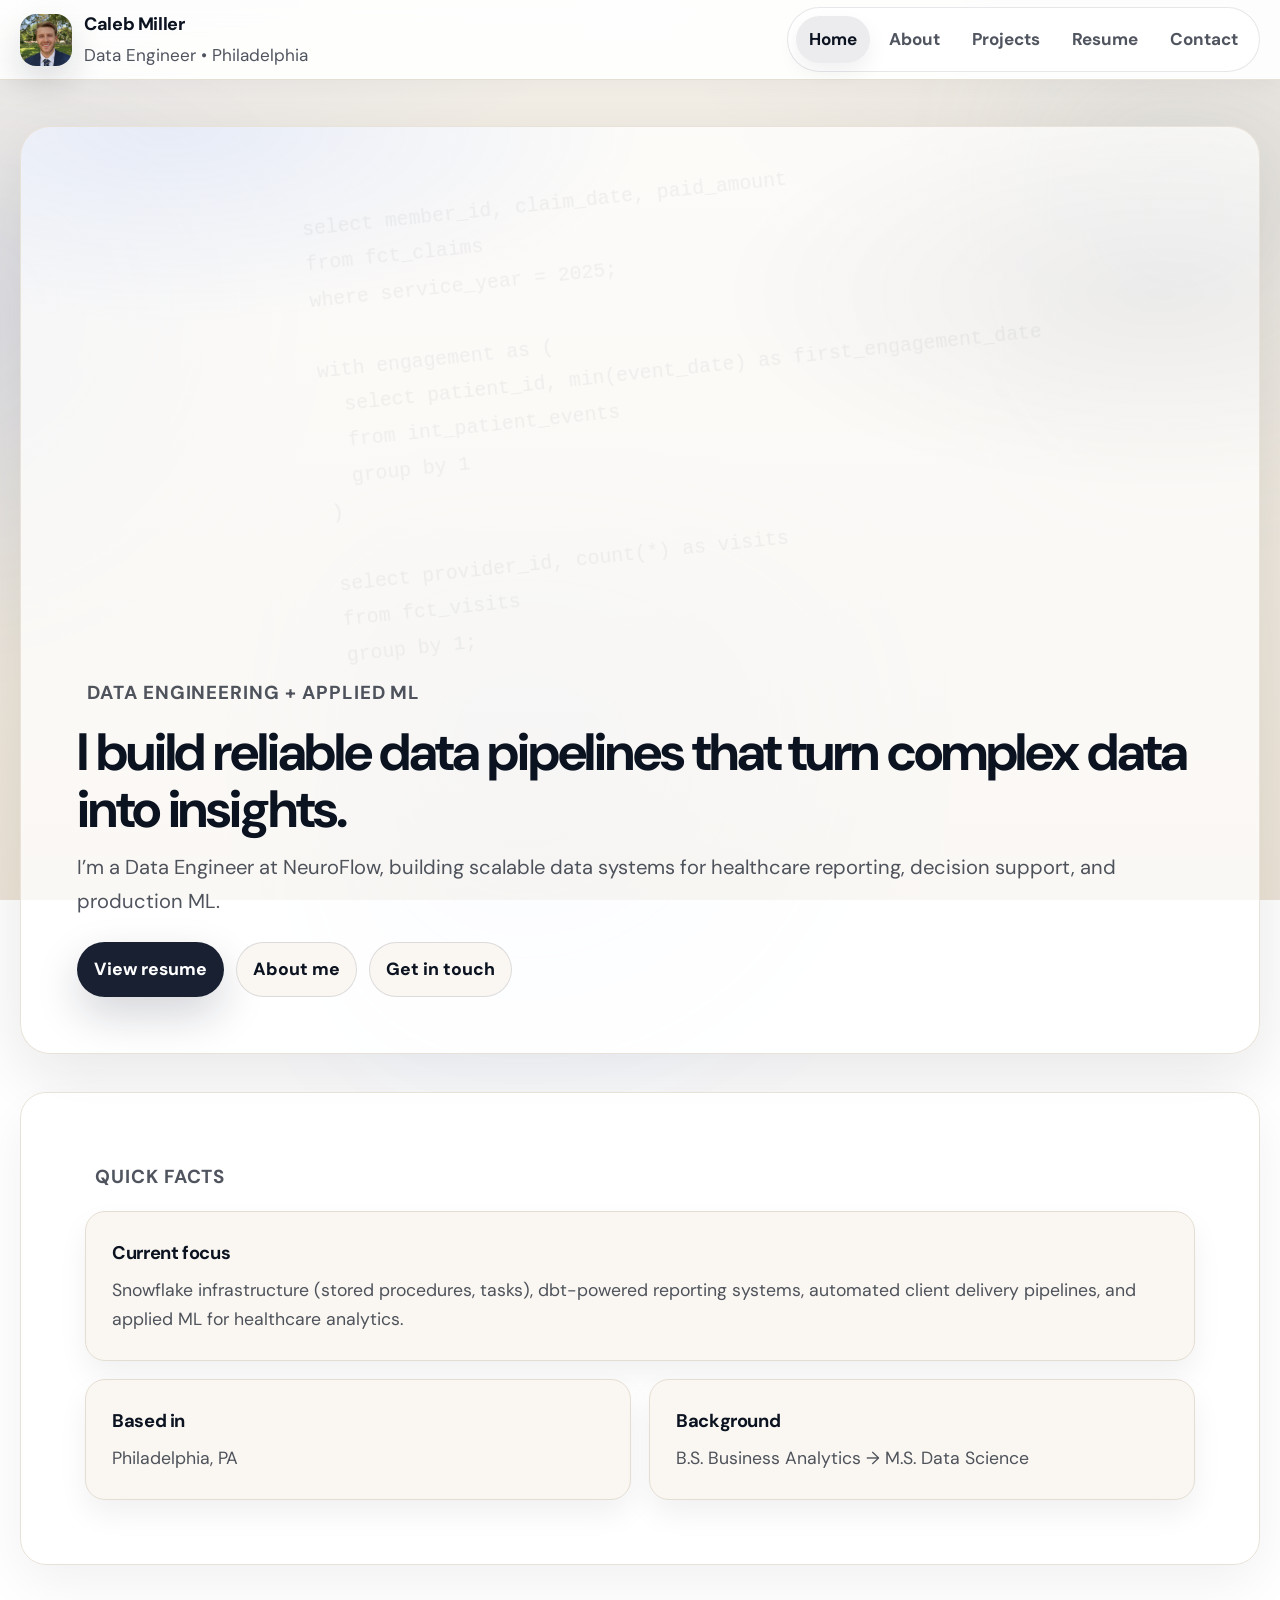
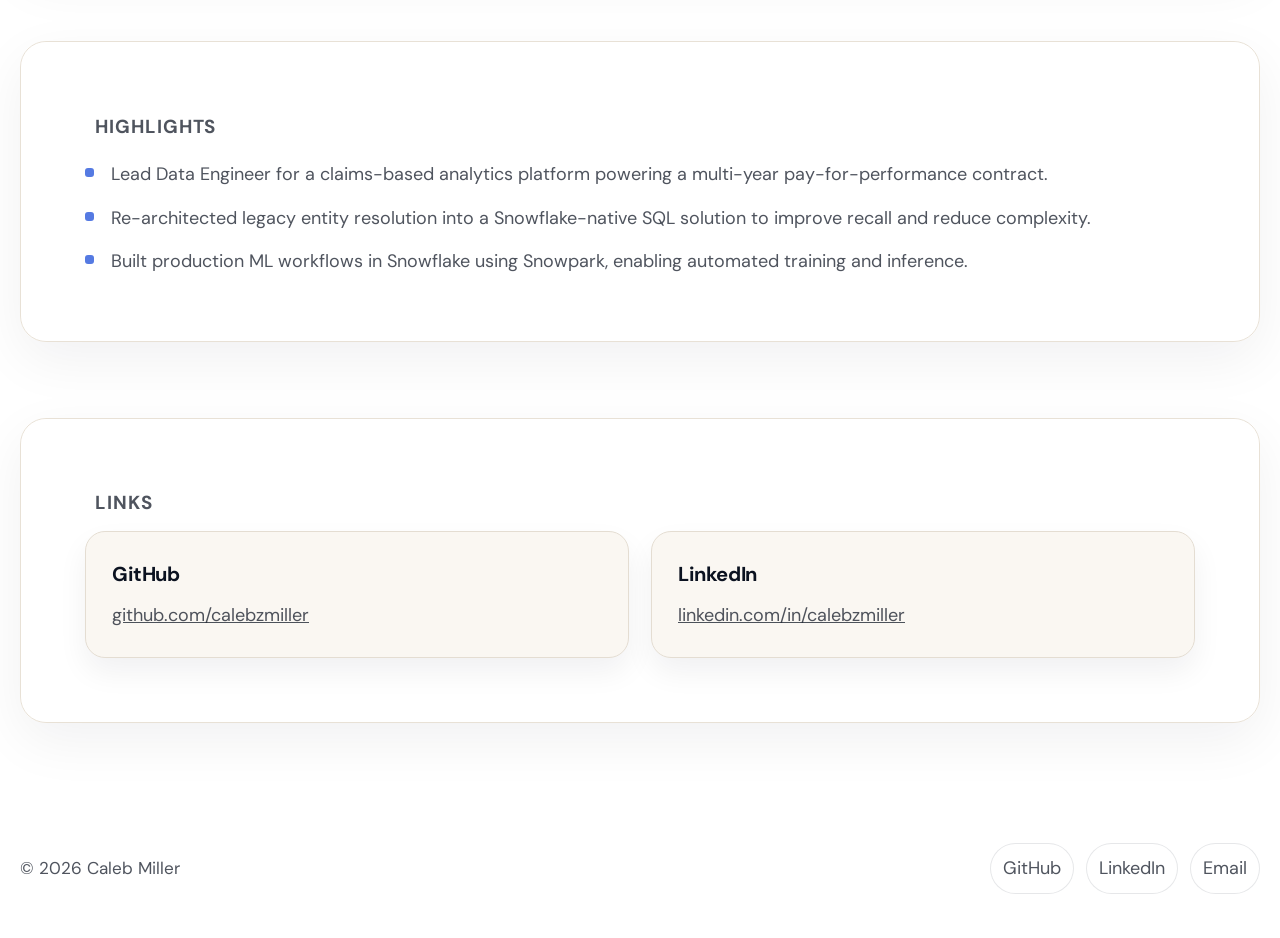
==== index.html @ eff35f7a "test cool background" ====
<!doctype html>
<html lang="en">
<head>
  <meta charset="UTF-8" />
  <meta name="viewport" content="width=device-width, initial-scale=1" />
  <title>Caleb Miller — Data Engineer</title>
  <meta name="description" content="Caleb Miller — Data Engineer in Philadelphia building Snowflake + dbt data platforms in healthcare." />
  <link rel="stylesheet" href="./styles.css?v=1" />
  <link rel="preconnect" href="https://fonts.googleapis.com" />
  <link rel="preconnect" href="https://fonts.gstatic.com" crossorigin />
  <link href="https://fonts.googleapis.com/css2?family=DM+Sans:ital,opsz,wght@0,9..40,400;0,9..40,600;0,9..40,700;1,9..40,400&display=swap" rel="stylesheet" />
</head>
<body>
  <a class="skip-link" href="#main">Skip to content</a>
  <div class="bg-blob blob-1" aria-hidden="true"></div>
  <div class="bg-blob blob-2" aria-hidden="true"></div>
  <div class="bg-blob blob-3" aria-hidden="true"></div>

  <header class="site-header">
    <div class="nav-inner">
      <a class="brand" href="./index.html" aria-label="Home">
        <span class="mark" aria-hidden="true"></span>
        <span>
          <span class="name">Caleb Miller</span>
          <span class="role">Data Engineer • Philadelphia</span>
        </span>
      </a>

      <nav class="nav-links" aria-label="Primary">
        <a class="active" href="./index.html">Home</a>
        <a href="./about.html">About</a>
        <a href="./projects.html">Projects</a>
        <a href="./resume.html">Resume</a>
        <a href="./contact.html">Contact</a>
      </nav>
    </div>
  </header>

  <main id="main">
    <section class="hero">
      <div class="hero-sql-bg">
        <pre>
        select member_id, claim_date, paid_amount
        from fct_claims
        where service_year = 2025;

        with engagement as (
          select patient_id, min(event_date) as first_engagement_date
          from int_patient_events
          group by 1
        )

        select provider_id, count(*) as visits
        from fct_visits
        group by 1;
        </pre>
        </div>
      <div class="hero-grid hero-grid--single">
        <div>
          <span class="kicker"><span aria-hidden="true"></span>Data Engineering + Applied ML</span>
          <h1 class="h1 hero-title">I build reliable data pipelines that turn complex data into insights.</h1>
          <p class="lede">I’m a Data Engineer at NeuroFlow, building scalable data systems for healthcare reporting, decision support, and production ML.</p>

          <div class="actions">
            <a class="btn primary" href="./resume.html">View resume</a>
            <a class="btn ghost" href="./about.html">About me</a>
            <a class="btn ghost" href="./contact.html">Get in touch</a>
          </div>
        </div>
      </div>
    </section>

    <section class="section">
      <span class="kicker"><span aria-hidden="true"></span>Quick facts</span>
      <div class="grid facts">
        <div class="card fact" style="grid-column: span 12;">
          <h3>Current focus</h3>
          <p>Snowflake infrastructure (stored procedures, tasks), dbt-powered reporting systems, automated client delivery pipelines, and applied ML for healthcare analytics.</p>
        </div>
        <div class="card fact" style="grid-column: span 6;">
          <h3>Based in</h3>
          <p>Philadelphia, PA</p>
        </div>
        <div class="card fact" style="grid-column: span 6;">
          <h3>Background</h3>
          <p>B.S. Business Analytics → M.S. Data Science</p>
        </div>
      </div>
    </section>

    <section class="section">
      <span class="kicker"><span aria-hidden="true"></span>Highlights</span>
      <ul class="list">
        <li><span class="bullet" aria-hidden="true"></span><span>Lead Data Engineer for a claims-based analytics platform powering a multi-year pay-for-performance contract.</span></li>
        <li><span class="bullet" aria-hidden="true"></span><span>Re-architected legacy entity resolution into a Snowflake-native SQL solution to improve recall and reduce complexity.</span></li>
        <li><span class="bullet" aria-hidden="true"></span><span>Built production ML workflows in Snowflake using Snowpark, enabling automated training and inference.</span></li>
      </ul>
    </section>

    <section class="section">
      <span class="kicker"><span aria-hidden="true"></span>Links</span>
      <div class="grid mt12">
        <div class="card">
          <h3>GitHub</h3>
          <p><a href="https://github.com/caleb10miller" target="_blank" rel="noopener noreferrer">github.com/calebzmiller</a></p>
        </div>
        <div class="card">
          <h3>LinkedIn</h3>
          <p><a href="https://linkedin.com/in/calebzmiller" target="_blank" rel="noopener noreferrer">linkedin.com/in/calebzmiller</a></p>
        </div>
      </div>
    </section>
  </main>

  <footer class="site-footer">
    <div class="footer-inner">
      <div class="small">© <span id="year">2026</span> Caleb Miller</div>
      <nav class="social" aria-label="Social">
        <a href="https://github.com/calebzmiller" target="_blank" rel="noopener noreferrer">GitHub</a>
        <a href="https://linkedin.com/in/calebzmiller" target="_blank" rel="noopener noreferrer">LinkedIn</a>
        <a href="./contact.html">Email</a>
      </nav>
    </div>
  </footer>
</body>
</html>
---- styles.css ----
/* =========================================================
   Caleb Miller — Clean Glass (HTML/CSS only)
   White-first, spacious, modern.
   ========================================================= */

/* Reset */
*, *::before, *::after { box-sizing: border-box; }
html, body { height: 100%; }
body { margin: 0; }
img { max-width: 100%; display: block; }
a { color: inherit; }

:root {
  /* Typography */
  --font: "DM Sans", system-ui, -apple-system, Segoe UI, Roboto, Helvetica, Arial, sans-serif;

  /* Layout */
  --container: 1320px;
  --nav-height: 80px;

  --radius-xl: 26px;
  --radius-lg: 20px;
  --radius-md: 16px;
  --radius-sm: 12px;

  /* Shadows */
  --shadow-soft: 0 24px 70px rgba(15, 23, 42, .10);
  --shadow-card: 0 18px 42px rgba(15, 23, 42, .07);

  /* Glass */
  --glass-bg: rgba(255, 255, 255, 0.74);
  --glass-stroke: rgba(232, 225, 214, 0.95);
  --glass-shadow: var(--shadow-soft);

  /* Surfaces */
  --surface-bg: rgba(255, 255, 255, 0.90);
  --surface-stroke: #e8e1d6;
  --card-bg: #faf7f2;
  --card-stroke: #e4ddd2;

  /* White-first palette */
  --bg0: #f3efe8;
  --bg1: #ece4d6;
  --text: #0b1220;
  --muted: rgba(11, 18, 32, 0.72);
  --muted-2: rgba(11, 18, 32, 0.56);

  /* Accent (subtle, professional) */
  --accent: #0f172a;   /* navy */
  --accent-2: #1d4ed8; /* blue */

  --focus: rgba(37, 99, 235, .18);
}



html {
  font-family: var(--font);
  font-size: 18px;
  line-height: 1.65;
  color: var(--text);
  background:
    radial-gradient(900px 560px at 12% -14%, rgba(29,78,216,.09), transparent 58%),
    radial-gradient(860px 520px at 92% 0%, rgba(15,23,42,.05), transparent 60%),
    radial-gradient(820px 520px at 48% 118%, rgba(180, 154, 106, .14), transparent 58%),
    linear-gradient(180deg, var(--bg0), var(--bg1));
  background-attachment: fixed;
}

body {
  min-height: 100%;
  display: flex;
  flex-direction: column;
}

/* Accessibility */
.skip-link {
  position: absolute;
  left: -999px;
  top: 12px;
  z-index: 999;
  padding: 10px 12px;
  border-radius: 12px;
  background: var(--glass-bg);
  border: 1px solid var(--glass-stroke);
}
.skip-link:focus { left: 12px; }

/* Decorative blobs (CSS only, very subtle) */
.bg-blob {
  position: fixed;
  width: 560px;
  height: 560px;
  filter: blur(70px);
  opacity: .22;
  pointer-events: none;
  z-index: -1;
  transform: translate3d(0,0,0);
  animation: floaty 16s ease-in-out infinite;
}
.bg-blob.blob-1 {
  left: -220px;
  top: 140px;
  background: radial-gradient(circle at 30% 30%, rgba(37,99,235,.55), transparent 62%);
}
.bg-blob.blob-2 {
  right: -260px;
  top: 40px;
  width: 520px;
  height: 520px;
  background: radial-gradient(circle at 30% 30%, rgba(148,163,184,.65), transparent 62%);
  animation-duration: 18s;
}
.bg-blob.blob-3 {
  left: 25%;
  bottom: -320px;
  width: 680px;
  height: 680px;
  background: radial-gradient(circle at 30% 30%, rgba(37,99,235,.38), transparent 62%);
  animation-duration: 20s;
}

@keyframes floaty {
  0%, 100% { transform: translateY(0) translateX(0) scale(1); }
  50% { transform: translateY(-22px) translateX(12px) scale(1.03); }
}

/* Header / Nav */
.site-header {
  position: sticky;
  top: 0;
  z-index: 50;
  min-height: var(--nav-height);
  display: flex;
  align-items: center;
  backdrop-filter: blur(16px);
  -webkit-backdrop-filter: blur(16px);
  background: rgba(255, 255, 255, 0.92);
  border-bottom: 1px solid #e6dfd4;
  box-shadow: 0 6px 20px rgba(0, 0, 0, 0.03);
  padding: 1.25rem 0;
}


.nav-inner {
  width: min(var(--container), calc(100% - 40px));
  margin: 0 auto;
  display: flex;
  align-items: center;
  justify-content: space-between;
  gap: 18px;
}

.brand {
  display: flex;
  align-items: center;
  gap: 12px;
  text-decoration: none;
}

.mark {
  width: 52px;
  height: 52px;
  border-radius: 16px;
  overflow: hidden;
  background: url("./photos/headshot_for_header.jpg") center/cover no-repeat; 
  box-shadow: 0 16px 34px rgba(15,23,42,.14);
}

.brand .name { font-weight: 750; letter-spacing: -0.02em; }
.brand .role {
  display: block;
  font-size: .95rem;
  color: var(--muted);
  margin-top: 2px;
}

.nav-links {
  display: flex;
  align-items: center;
  gap: 6px;
  padding: 8px;
  border-radius: 999px;
  background: rgba(255,255,255,.70);
  border: 1px solid rgba(15,23,42,.10);
}


.nav-links a {
  text-decoration: none;
  color: var(--muted);
  font-weight: 700;
  font-size: .95rem;
  padding: 9px 13px;
  border-radius: 999px;
  transition: background .2s ease, color .2s ease, transform .2s ease;
}

.nav-links a:hover {
  color: var(--text);
  background: rgba(37,99,235,.08);
}

.nav-links a.active {
  color: #0b1220; /* slightly darker + crisper */
  background: rgba(15,23,42,.08); /* a touch stronger */
  box-shadow: 0 10px 22px rgba(15,23,42,.06);
}


/* Main layout */
main {
  width: min(var(--container), calc(100% - 40px));
  margin: 46px auto 86px;
  flex: 1;
}

.section {
  padding: clamp(44px, 5vw, 64px);
  border-radius: var(--radius-xl);
  background: var(--surface-bg);
  border: 1px solid var(--surface-stroke);
  box-shadow: 0 18px 55px rgba(15, 23, 42, .06);
}

.section + .section { margin-top: 76px; }


.section{
  position: relative;
  overflow: hidden;
}
.section::before{
  content:"";
  position:absolute;
  inset:0;
  border-radius: inherit;
  pointer-events:none;
  box-shadow: inset 0 1px 0 rgba(255,255,255,.75), inset 0 0 0 1px rgba(255,255,255,.20);
}
.section > *{
  position: relative;
}
.kicker {
  display: inline-flex;
  align-items: center;
  gap: 10px;
  font-size: clamp(0.98rem, 0.7vw + 0.55rem, 1.08rem);
  font-weight: 700;
  letter-spacing: 0.05em;
  color: var(--muted);
  text-transform: uppercase;
}

.kicker .dot {
  width: 9px;
  height: 9px;
  border-radius: 999px;
  background: radial-gradient(circle at 30% 30%, var(--accent-2), var(--accent));
}

.h1 {
  font-size: clamp(2.1rem, 4.6vw, 3.6rem);
  line-height: 1.08;
  margin: 16px 0 14px;
  letter-spacing: -0.04em;
}

.lede {
  font-size: 1.12rem;
  color: var(--muted);
  max-width: none;
  margin: 0;
}

/* Hero */
.hero {
  margin-bottom: 6px;
  padding: 56px;
  border-radius: calc(var(--radius-xl) + 4px);
  background:
    radial-gradient(820px 340px at 12% 0%, rgba(37,99,235,.09), transparent 58%),
    radial-gradient(760px 340px at 92% 18%, rgba(15,23,42,.06), transparent 58%),
    var(--glass-bg);
  border: 1px solid var(--glass-stroke);
  box-shadow: var(--glass-shadow);
  overflow: hidden;
  position: relative;
}

.hero-grid {
  display: grid;
  grid-template-columns: 1.2fr .8fr;
  gap: 34px;
  align-items: center;
}

.hero-title {
  font-size: clamp(1.9rem, 4.1vw, 3.1rem);
}

@media (max-width: 920px) {
  .hero { padding: 44px; }
  .hero-grid { grid-template-columns: 1fr; gap: 26px; }
}

.hero .actions {
  display: flex;
  gap: 12px;
  flex-wrap: wrap;
  margin-top: 24px;
}

.actions {
  display: flex;
  gap: 12px;
  flex-wrap: wrap;
  margin-top: 16px;
}

/* Buttons */
.btn {
  display: inline-flex;
  align-items: center;
  justify-content: center;
  gap: 10px;
  padding: 12px 16px;
  border-radius: 999px;
  border: 1px solid rgba(15,23,42,.14);
  text-decoration: none;
  font-weight: 800;
  font-size: .98rem;
  transition: transform .15s ease, box-shadow .15s ease, background .15s ease, border-color .15s ease;
  will-change: transform;
}

.btn.primary {
  background: rgba(15,23,42,.96);
  color: white;
  border-color: transparent;
  box-shadow: 0 18px 44px rgba(15,23,42,.18);
}

.btn.primary:hover {
  transform: translateY(-1px);
  box-shadow: 0 26px 70px rgba(15,23,42,.22);
}

.btn.ghost {
  background: rgba(250,247,242,.92);
  color: var(--text);
  border-color: rgba(15,23,42,.12);
}


.btn.ghost:hover { transform: translateY(-1px); }

/* Cards */
.grid {
  display: grid;
  grid-template-columns: repeat(12, 1fr);
  gap: 22px;
}

.card {
  grid-column: span 6;
  padding: 26px;
  border-radius: var(--radius-lg);
  background: var(--card-bg);
  border: 1px solid var(--card-stroke);
  box-shadow: 0 14px 30px rgba(15, 23, 42, .06);
}


.card h3 {
  margin: 0 0 10px;
  font-size: 1.12rem;
  letter-spacing: -0.02em;
}
.card p { margin: 0; color: var(--muted); }

@media (max-width: 920px) {
  .card { grid-column: span 12; }
}

/* Lists */
.list {
  margin: 18px 0 0;
  padding: 0;
  list-style: none;
  display: grid;
  gap: 14px;
  max-width: 1180px;
}

.list li {
  display: grid;
  grid-template-columns: 14px 1fr;
  gap: 12px;
  color: var(--muted);
}

.bullet {
  margin-top: 8px;
  width: 9px;
  height: 9px;
  border-radius: 3px;
  background: rgba(29, 78, 216, 0.75); 
}

/* Timeline */
.timeline {
  margin: 18px 0 0;
  padding: 0;
  list-style: none;
  display: grid;
  gap: 16px;
}

.timeline li {
  position: relative;
  padding: 18px 22px;
  border-radius: var(--radius-lg);
  background: var(--card-bg);
  border: 1px solid var(--card-stroke);
}


.timeline .top {
  display: flex;
  flex-wrap: wrap;
  align-items: baseline;
  justify-content: space-between;
  gap: 10px;
}
.timeline .title { font-weight: 850; letter-spacing: -0.02em; }
.timeline .meta { color: var(--muted-2); font-size: .98rem; }

/* Resume embed */
.pdf {
  width: 100%;
  height: min(78vh, 880px);
  border-radius: var(--radius-xl);
  border: 1px solid var(--card-stroke);
  overflow: hidden;
  background: var(--card-bg);
}

/* Contact form */
.form {
  display: grid;
  gap: 14px;
  max-width: 720px;
}

.field { display: grid; gap: 7px; }
label { font-weight: 800; font-size: .98rem; }

input, textarea {
  font: inherit;
  padding: 13px 14px;
  border-radius: 14px;
  border: 1px solid rgba(15,23,42,.14);
  background: rgba(250,247,242,.92);
  color: var(--text);
  outline: none;
}


input:focus, textarea:focus {
  border-color: rgba(37,99,235,.55);
  box-shadow: 0 0 0 5px var(--focus);
}

.helper { color: var(--muted); font-size: .98rem; }

/* Footer */
.site-footer {
  padding: 34px 0 44px;
  color: var(--muted);
}

.footer-inner {
  width: min(var(--container), calc(100% - 40px));
  margin: 0 auto;
  display: flex;
  align-items: center;
  justify-content: space-between;
  gap: 14px;
  flex-wrap: wrap;
}

.social {
  display: flex;
  gap: 12px;
}

.social a {
  text-decoration: none;
  padding: 10px 12px;
  border-radius: 999px;
  background: rgba(255,255,255,.62);
  border: 1px solid rgba(15,23,42,.10);
  transition: transform .15s ease, background .15s ease;
}


.social a:hover { transform: translateY(-1px); background: rgba(37,99,235,.08); }

/* Small utilities */
.small { font-size: .95rem; }
.m0 { margin: 0 !important; }
.mt8 { margin-top: 8px !important; }
.mt12 { margin-top: 12px !important; }
.mt16 { margin-top: 16px !important; }
.mt20 { margin-top: 20px !important; }

/* Prose spacing for long text blocks */
.prose { max-width: none; }
.prose p { margin: 0; color: var(--muted); }
.prose p + p { margin-top: 14px; }


main > section + section { margin-top: 38px; }

.hero-grid--single {
  grid-template-columns: 1fr;
  max-width: none;
}

.facts { margin-top: 18px; gap: 18px; }
.fact h3 { font-size: 1.02rem; margin-bottom: 8px; }
.fact p { font-size: 0.98rem; }

@media (max-width: 820px) {
  main { margin: 32px auto 72px; }
  .hero { padding: 44px; }
  .section { padding: 40px; }
  main > section + section { margin-top: 28px; }
}
@media (max-width: 520px) {
  .hero { padding: 32px; }
  .section { padding: 28px; }
}


/* subtle SQL background (hero only) */

.hero {
  position: relative;
  overflow: hidden;
}

.hero-sql-bg {
  position: absolute;
  inset: 0;
  pointer-events: none;
  z-index: 0;
  display: flex;
  align-items: center;
  justify-content: center;
}

.hero-sql-bg pre {
  font-family: ui-monospace, SFMono-Regular, Menlo, monospace;
  font-size: 18px;
  line-height: 1.8;
  color: #0f172a;
  opacity: 0.05;
  white-space: pre;
  transform: rotate(-6deg) scale(1.1);
  filter: blur(0.3px);
}

/* keep actual hero content above it */
.hero > * {
  position: relative;
  z-index: 1;
}
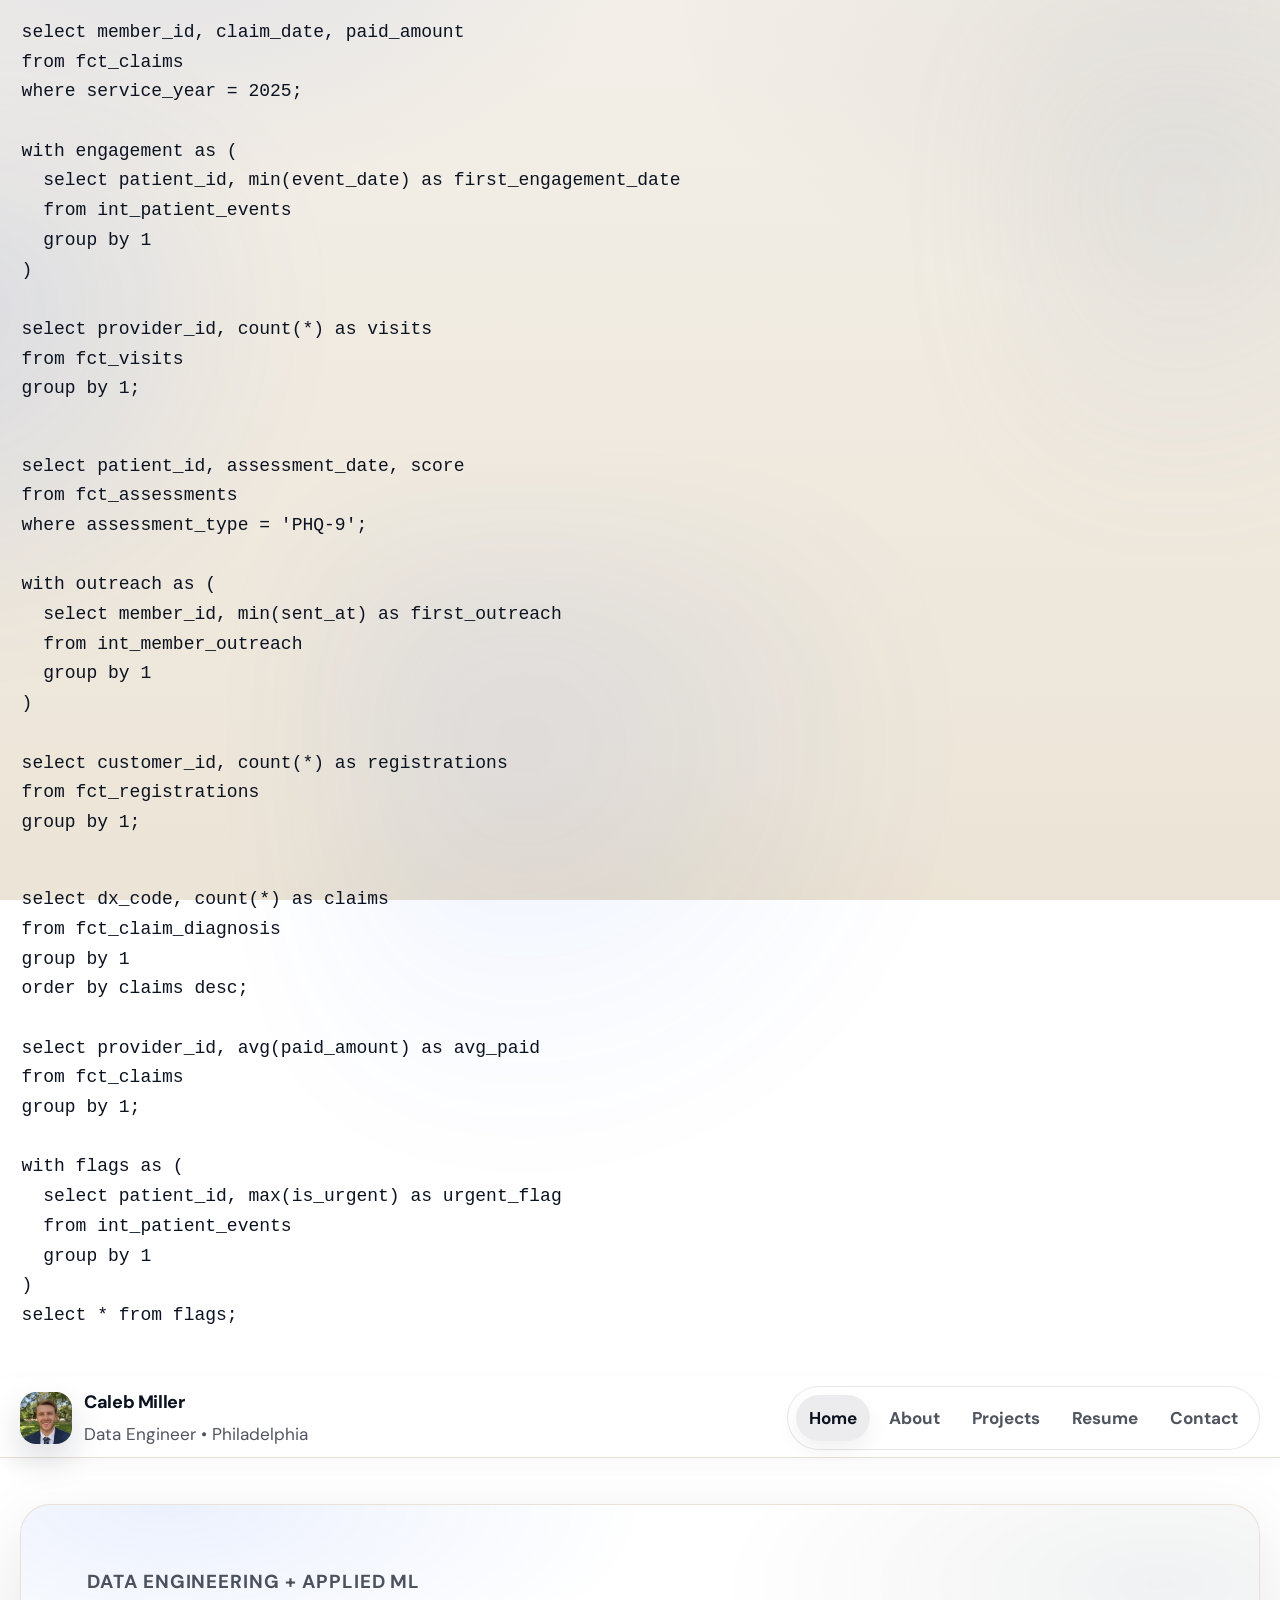
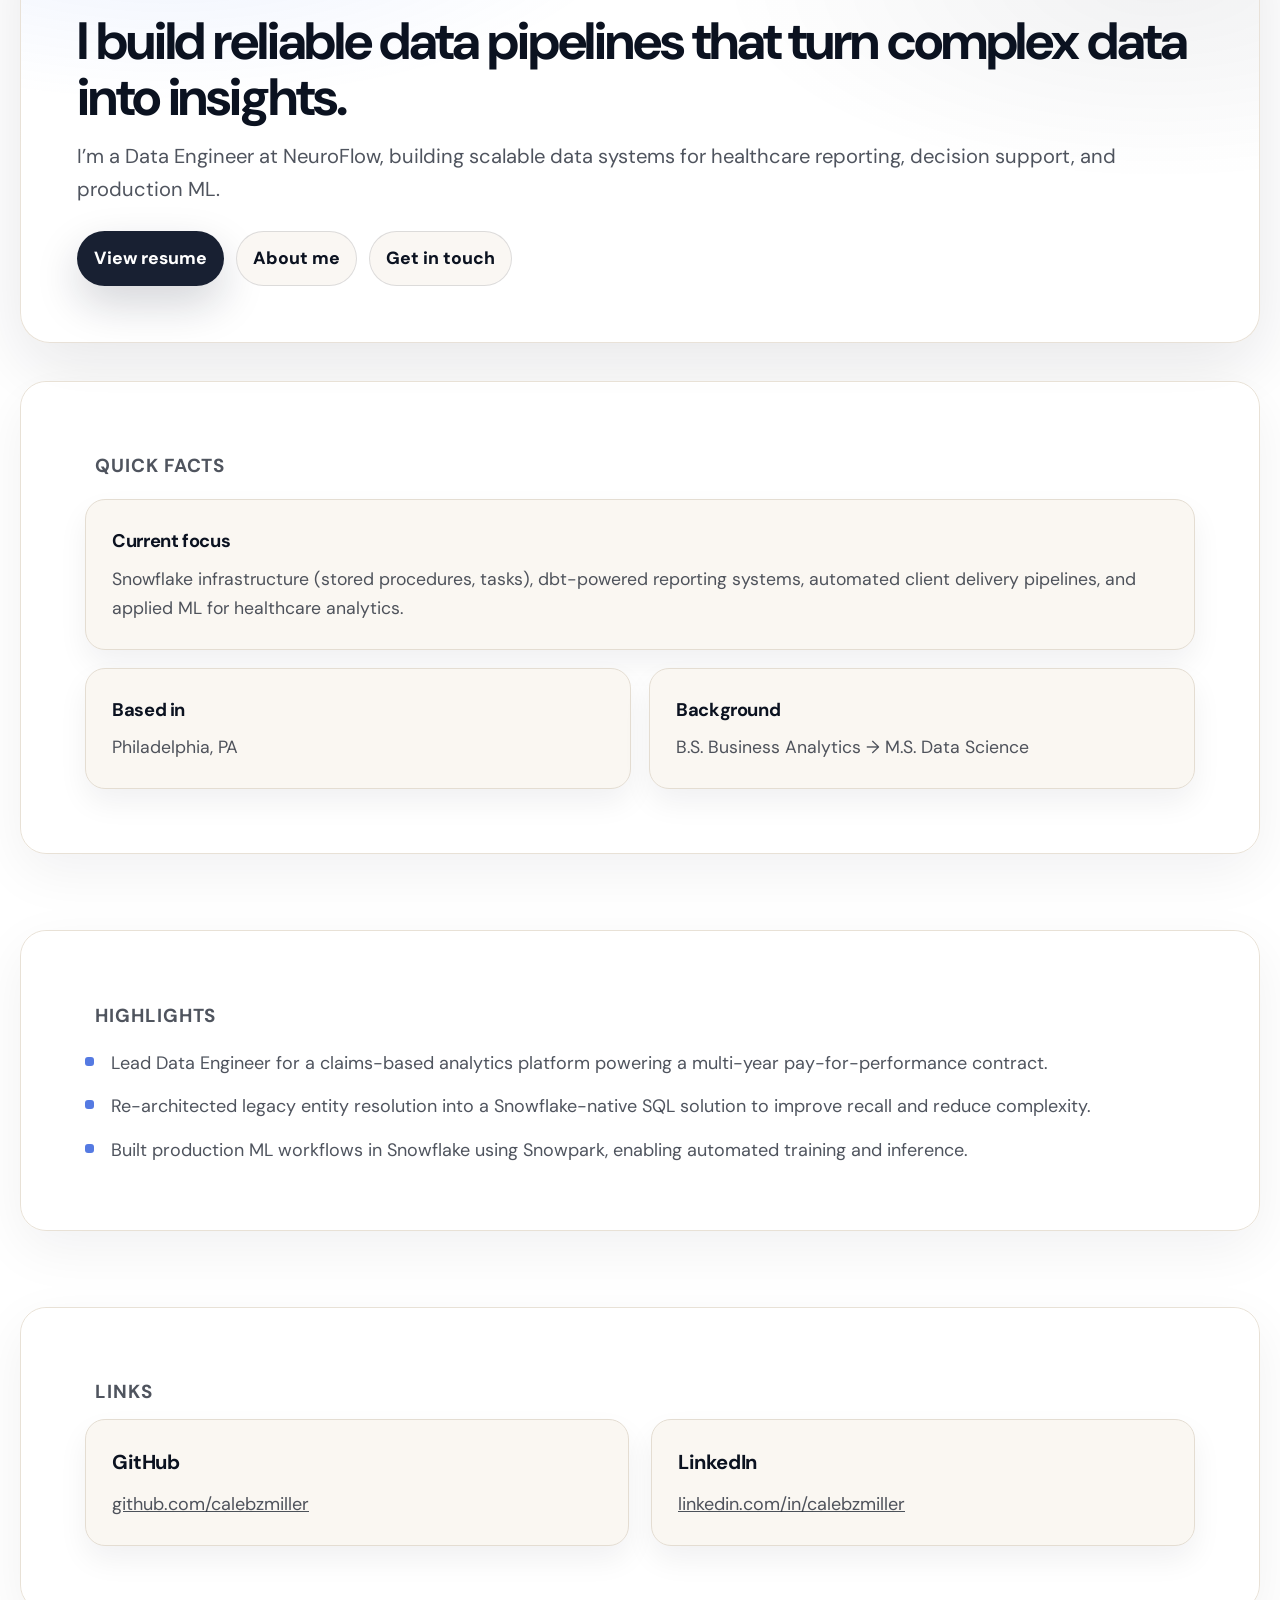
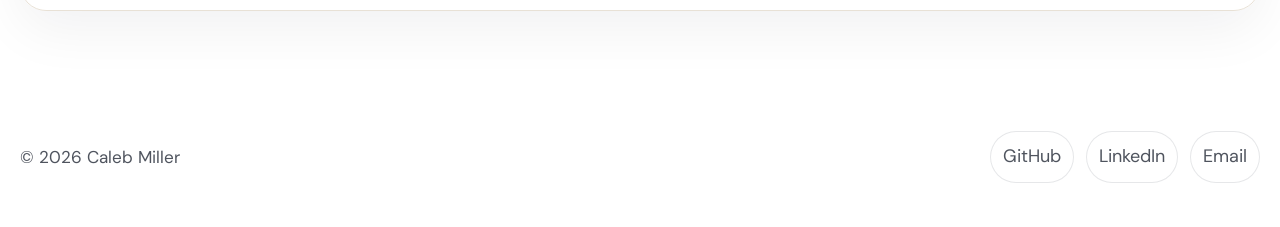
==== commit 45d3aac4: "test cool background" ====
--- a/index.html
+++ b/index.html
@@ -11,6 +11,63 @@
   <link href="https://fonts.googleapis.com/css2?family=DM+Sans:ital,opsz,wght@0,9..40,400;0,9..40,600;0,9..40,700;1,9..40,400&display=swap" rel="stylesheet" />
 </head>
 <body>
+  <div class="bg-sql-layer" aria-hidden="true">
+    <div class="sql-track sql-track-1">
+      <pre>
+  select member_id, claim_date, paid_amount
+  from fct_claims
+  where service_year = 2025;
+
+  with engagement as (
+    select patient_id, min(event_date) as first_engagement_date
+    from int_patient_events
+    group by 1
+  )
+
+  select provider_id, count(*) as visits
+  from fct_visits
+  group by 1;
+      </pre>
+    </div>
+
+    <div class="sql-track sql-track-2">
+      <pre>
+  select patient_id, assessment_date, score
+  from fct_assessments
+  where assessment_type = 'PHQ-9';
+
+  with outreach as (
+    select member_id, min(sent_at) as first_outreach
+    from int_member_outreach
+    group by 1
+  )
+
+  select customer_id, count(*) as registrations
+  from fct_registrations
+  group by 1;
+      </pre>
+    </div>
+
+    <div class="sql-track sql-track-3">
+      <pre>
+  select dx_code, count(*) as claims
+  from fct_claim_diagnosis
+  group by 1
+  order by claims desc;
+
+  select provider_id, avg(paid_amount) as avg_paid
+  from fct_claims
+  group by 1;
+
+  with flags as (
+    select patient_id, max(is_urgent) as urgent_flag
+    from int_patient_events
+    group by 1
+  )
+  select * from flags;
+      </pre>
+    </div>
+  </div>
   <a class="skip-link" href="#main">Skip to content</a>
   <div class="bg-blob blob-1" aria-hidden="true"></div>
   <div class="bg-blob blob-2" aria-hidden="true"></div>
@@ -38,23 +95,6 @@
 
   <main id="main">
     <section class="hero">
-      <div class="hero-sql-bg">
-        <pre>
-        select member_id, claim_date, paid_amount
-        from fct_claims
-        where service_year = 2025;
-
-        with engagement as (
-          select patient_id, min(event_date) as first_engagement_date
-          from int_patient_events
-          group by 1
-        )
-
-        select provider_id, count(*) as visits
-        from fct_visits
-        group by 1;
-        </pre>
-        </div>
       <div class="hero-grid hero-grid--single">
         <div>
           <span class="kicker"><span aria-hidden="true"></span>Data Engineering + Applied ML</span>
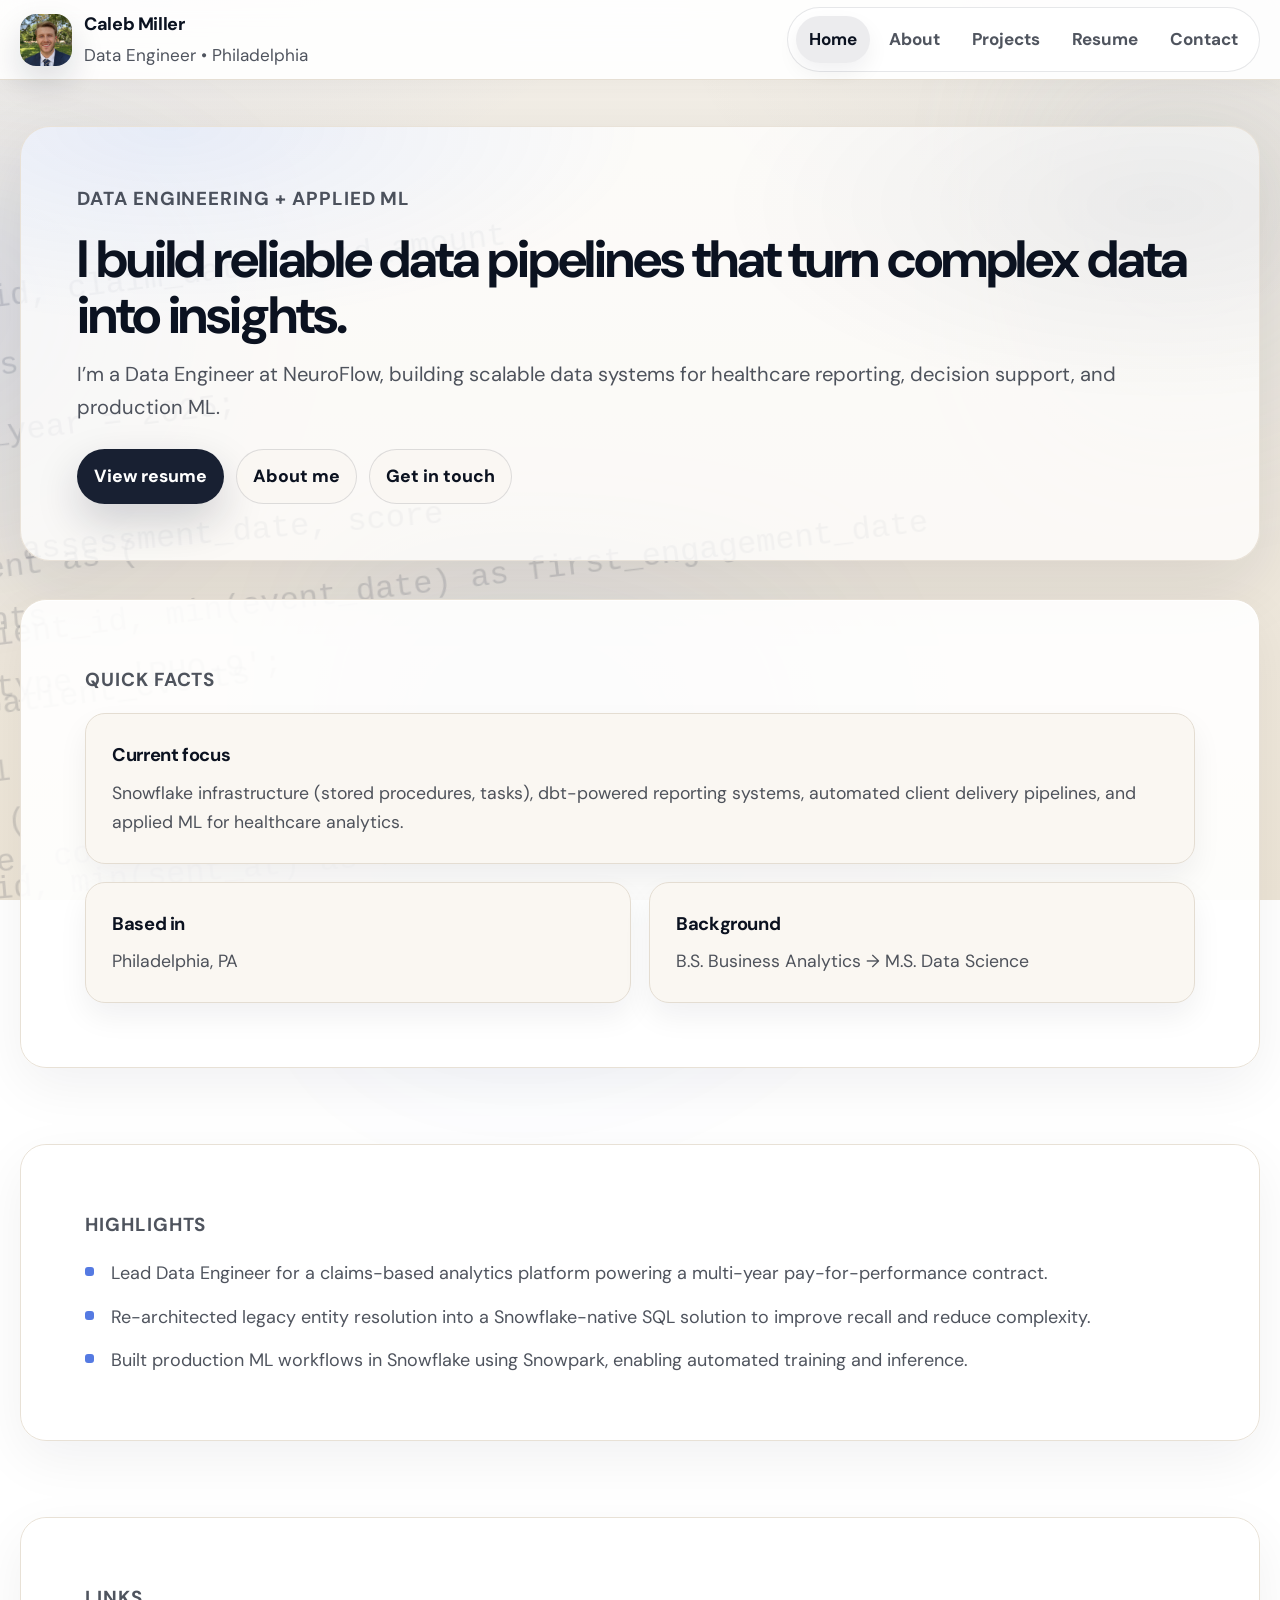
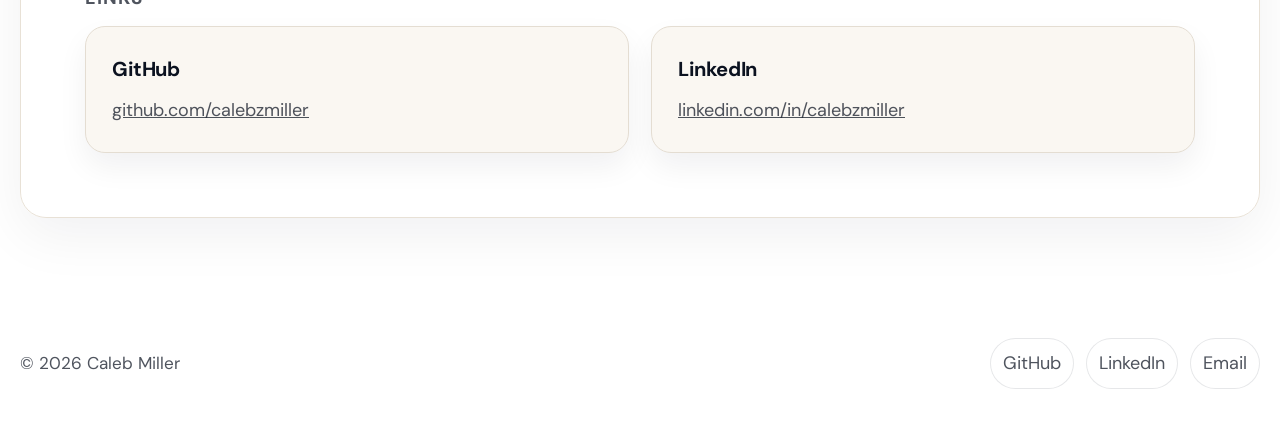
==== commit 53d30af9: "test cool background" ====
--- a/index.html
+++ b/index.html
@@ -5,7 +5,7 @@
   <meta name="viewport" content="width=device-width, initial-scale=1" />
   <title>Caleb Miller — Data Engineer</title>
   <meta name="description" content="Caleb Miller — Data Engineer in Philadelphia building Snowflake + dbt data platforms in healthcare." />
-  <link rel="stylesheet" href="./styles.css?v=1" />
+  <link rel="stylesheet" href="./styles.css?v=2" />
   <link rel="preconnect" href="https://fonts.googleapis.com" />
   <link rel="preconnect" href="https://fonts.gstatic.com" crossorigin />
   <link href="https://fonts.googleapis.com/css2?family=DM+Sans:ital,opsz,wght@0,9..40,400;0,9..40,600;0,9..40,700;1,9..40,400&display=swap" rel="stylesheet" />
@@ -14,60 +14,61 @@
   <div class="bg-sql-layer" aria-hidden="true">
     <div class="sql-track sql-track-1">
       <pre>
-  select member_id, claim_date, paid_amount
-  from fct_claims
-  where service_year = 2025;
-
-  with engagement as (
-    select patient_id, min(event_date) as first_engagement_date
-    from int_patient_events
-    group by 1
-  )
-
-  select provider_id, count(*) as visits
-  from fct_visits
-  group by 1;
+select member_id, claim_date, paid_amount
+from fct_claims
+where service_year = 2025;
+
+with engagement as (
+  select patient_id, min(event_date) as first_engagement_date
+  from int_patient_events
+  group by 1
+)
+
+select provider_id, count(*) as visits
+from fct_visits
+group by 1;
       </pre>
     </div>
 
     <div class="sql-track sql-track-2">
       <pre>
-  select patient_id, assessment_date, score
-  from fct_assessments
-  where assessment_type = 'PHQ-9';
-
-  with outreach as (
-    select member_id, min(sent_at) as first_outreach
-    from int_member_outreach
-    group by 1
-  )
-
-  select customer_id, count(*) as registrations
-  from fct_registrations
-  group by 1;
+select patient_id, assessment_date, score
+from fct_assessments
+where assessment_type = 'PHQ-9';
+
+with outreach as (
+  select member_id, min(sent_at) as first_outreach
+  from int_member_outreach
+  group by 1
+)
+
+select customer_id, count(*) as registrations
+from fct_registrations
+group by 1;
       </pre>
     </div>
 
     <div class="sql-track sql-track-3">
       <pre>
-  select dx_code, count(*) as claims
-  from fct_claim_diagnosis
-  group by 1
-  order by claims desc;
-
-  select provider_id, avg(paid_amount) as avg_paid
-  from fct_claims
-  group by 1;
-
-  with flags as (
-    select patient_id, max(is_urgent) as urgent_flag
-    from int_patient_events
-    group by 1
-  )
-  select * from flags;
+select dx_code, count(*) as claims
+from fct_claim_diagnosis
+group by 1
+order by claims desc;
+
+select provider_id, avg(paid_amount) as avg_paid
+from fct_claims
+group by 1;
+
+with flags as (
+  select patient_id, max(is_urgent) as urgent_flag
+  from int_patient_events
+  group by 1
+)
+select * from flags;
       </pre>
     </div>
   </div>
+
   <a class="skip-link" href="#main">Skip to content</a>
   <div class="bg-blob blob-1" aria-hidden="true"></div>
   <div class="bg-blob blob-2" aria-hidden="true"></div>
@@ -97,7 +98,7 @@
     <section class="hero">
       <div class="hero-grid hero-grid--single">
         <div>
-          <span class="kicker"><span aria-hidden="true"></span>Data Engineering + Applied ML</span>
+          <span class="kicker">Data Engineering + Applied ML</span>
           <h1 class="h1 hero-title">I build reliable data pipelines that turn complex data into insights.</h1>
           <p class="lede">I’m a Data Engineer at NeuroFlow, building scalable data systems for healthcare reporting, decision support, and production ML.</p>
 
@@ -111,7 +112,7 @@
     </section>
 
     <section class="section">
-      <span class="kicker"><span aria-hidden="true"></span>Quick facts</span>
+      <span class="kicker">Quick facts</span>
       <div class="grid facts">
         <div class="card fact" style="grid-column: span 12;">
           <h3>Current focus</h3>
@@ -129,7 +130,7 @@
     </section>
 
     <section class="section">
-      <span class="kicker"><span aria-hidden="true"></span>Highlights</span>
+      <span class="kicker">Highlights</span>
       <ul class="list">
         <li><span class="bullet" aria-hidden="true"></span><span>Lead Data Engineer for a claims-based analytics platform powering a multi-year pay-for-performance contract.</span></li>
         <li><span class="bullet" aria-hidden="true"></span><span>Re-architected legacy entity resolution into a Snowflake-native SQL solution to improve recall and reduce complexity.</span></li>
@@ -138,7 +139,7 @@
     </section>
 
     <section class="section">
-      <span class="kicker"><span aria-hidden="true"></span>Links</span>
+      <span class="kicker">Links</span>
       <div class="grid mt12">
         <div class="card">
           <h3>GitHub</h3>
@@ -162,5 +163,62 @@
       </nav>
     </div>
   </footer>
+
+  <script>
+    const sqlSets = [
+`select member_id, claim_date, paid_amount
+from fct_claims
+where service_year = 2025;
+
+with engagement as (
+  select patient_id, min(event_date) as first_engagement_date
+  from int_patient_events
+  group by 1
+)
+
+select provider_id, count(*) as visits
+from fct_visits
+group by 1;`,
+
+`select patient_id, assessment_date, score
+from fct_assessments
+where assessment_type = 'PHQ-9';
+
+with outreach as (
+  select member_id, min(sent_at) as first_outreach
+  from int_member_outreach
+  group by 1
+)
+
+select customer_id, count(*) as registrations
+from fct_registrations
+group by 1;`,
+
+`select dx_code, count(*) as claims
+from fct_claim_diagnosis
+group by 1
+order by claims desc;
+
+select provider_id, avg(paid_amount) as avg_paid
+from fct_claims
+group by 1;
+
+with flags as (
+  select patient_id, max(is_urgent) as urgent_flag
+  from int_patient_events
+  group by 1
+)
+select * from flags;`
+    ];
+
+    const tracks = document.querySelectorAll(".sql-track pre");
+
+    setInterval(() => {
+      tracks.forEach(track => {
+        const randomSql = sqlSets[Math.floor(Math.random() * sqlSets.length)];
+        track.textContent = randomSql;
+      });
+    }, 8000);
+  </script>
 </body>
-</html>
+</html>
--- a/styles.css
+++ b/styles.css
@@ -46,13 +46,11 @@
   --muted-2: rgba(11, 18, 32, 0.56);
 
   /* Accent (subtle, professional) */
-  --accent: #0f172a;   /* navy */
-  --accent-2: #1d4ed8; /* blue */
+  --accent: #0f172a;
+  --accent-2: #1d4ed8;
 
   --focus: rgba(37, 99, 235, .18);
 }
-
-
 
 html {
   font-family: var(--font);
@@ -86,6 +84,72 @@
 }
 .skip-link:focus { left: 12px; }
 
+/* Animated SQL background */
+.bg-sql-layer {
+  position: fixed;
+  inset: 0;
+  pointer-events: none;
+  z-index: -3;
+  overflow: hidden;
+}
+
+.sql-track {
+  position: absolute;
+  min-width: 1600px;
+  width: 160vw;
+  color: rgba(15, 23, 42, 0.14);
+  font-family: ui-monospace, SFMono-Regular, Menlo, Monaco, Consolas, monospace;
+  font-size: 32px;
+  line-height: 2.1;
+  white-space: pre;
+  filter: blur(0.5px);
+  user-select: none;
+}
+
+.sql-track pre {
+  margin: 0;
+  white-space: pre-wrap;
+}
+
+.sql-track-1 {
+  top: 4%;
+  left: -18%;
+  transform: rotate(-7deg);
+  animation: driftSql1 30s linear infinite;
+}
+
+.sql-track-2 {
+  top: 36%;
+  left: -24%;
+  transform: rotate(-5deg);
+  animation: driftSql2 38s linear infinite;
+}
+
+.sql-track-3 {
+  top: 68%;
+  left: -16%;
+  transform: rotate(-6deg);
+  animation: driftSql3 34s linear infinite;
+}
+
+@keyframes driftSql1 {
+  0%   { transform: translateX(0) rotate(-7deg); }
+  50%  { transform: translateX(120px) rotate(-7deg); }
+  100% { transform: translateX(0) rotate(-7deg); }
+}
+
+@keyframes driftSql2 {
+  0%   { transform: translateX(0) rotate(-5deg); }
+  50%  { transform: translateX(-140px) rotate(-5deg); }
+  100% { transform: translateX(0) rotate(-5deg); }
+}
+
+@keyframes driftSql3 {
+  0%   { transform: translateX(0) rotate(-6deg); }
+  50%  { transform: translateX(100px) rotate(-6deg); }
+  100% { transform: translateX(0) rotate(-6deg); }
+}
+
 /* Decorative blobs (CSS only, very subtle) */
 .bg-blob {
   position: fixed;
@@ -98,11 +162,13 @@
   transform: translate3d(0,0,0);
   animation: floaty 16s ease-in-out infinite;
 }
+
 .bg-blob.blob-1 {
   left: -220px;
   top: 140px;
   background: radial-gradient(circle at 30% 30%, rgba(37,99,235,.55), transparent 62%);
 }
+
 .bg-blob.blob-2 {
   right: -260px;
   top: 40px;
@@ -111,6 +177,7 @@
   background: radial-gradient(circle at 30% 30%, rgba(148,163,184,.65), transparent 62%);
   animation-duration: 18s;
 }
+
 .bg-blob.blob-3 {
   left: 25%;
   bottom: -320px;
@@ -141,7 +208,6 @@
   padding: 1.25rem 0;
 }
 
-
 .nav-inner {
   width: min(var(--container), calc(100% - 40px));
   margin: 0 auto;
@@ -163,11 +229,15 @@
   height: 52px;
   border-radius: 16px;
   overflow: hidden;
-  background: url("./photos/headshot_for_header.jpg") center/cover no-repeat; 
+  background: url("./photos/headshot_for_header.jpg") center/cover no-repeat;
   box-shadow: 0 16px 34px rgba(15,23,42,.14);
 }
 
-.brand .name { font-weight: 750; letter-spacing: -0.02em; }
+.brand .name {
+  font-weight: 750;
+  letter-spacing: -0.02em;
+}
+
 .brand .role {
   display: block;
   font-size: .95rem;
@@ -185,7 +255,6 @@
   border: 1px solid rgba(15,23,42,.10);
 }
 
-
 .nav-links a {
   text-decoration: none;
   color: var(--muted);
@@ -202,11 +271,10 @@
 }
 
 .nav-links a.active {
-  color: #0b1220; /* slightly darker + crisper */
-  background: rgba(15,23,42,.08); /* a touch stronger */
+  color: #0b1220;
+  background: rgba(15,23,42,.08);
   box-shadow: 0 10px 22px rgba(15,23,42,.06);
 }
-
 
 /* Main layout */
 main {
@@ -223,24 +291,28 @@
   box-shadow: 0 18px 55px rgba(15, 23, 42, .06);
 }
 
-.section + .section { margin-top: 76px; }
-
-
-.section{
+.section + .section {
+  margin-top: 76px;
+}
+
+.section {
   position: relative;
   overflow: hidden;
 }
-.section::before{
-  content:"";
-  position:absolute;
-  inset:0;
+
+.section::before {
+  content: "";
+  position: absolute;
+  inset: 0;
   border-radius: inherit;
-  pointer-events:none;
+  pointer-events: none;
   box-shadow: inset 0 1px 0 rgba(255,255,255,.75), inset 0 0 0 1px rgba(255,255,255,.20);
 }
-.section > *{
+
+.section > * {
   position: relative;
 }
+
 .kicker {
   display: inline-flex;
   align-items: center;
@@ -250,13 +322,6 @@
   letter-spacing: 0.05em;
   color: var(--muted);
   text-transform: uppercase;
-}
-
-.kicker .dot {
-  width: 9px;
-  height: 9px;
-  border-radius: 999px;
-  background: radial-gradient(circle at 30% 30%, var(--accent-2), var(--accent));
 }
 
 .h1 {
@@ -295,13 +360,13 @@
   align-items: center;
 }
 
+.hero-grid--single {
+  grid-template-columns: 1fr;
+  max-width: none;
+}
+
 .hero-title {
   font-size: clamp(1.9rem, 4.1vw, 3.1rem);
-}
-
-@media (max-width: 920px) {
-  .hero { padding: 44px; }
-  .hero-grid { grid-template-columns: 1fr; gap: 26px; }
 }
 
 .hero .actions {
@@ -352,8 +417,9 @@
   border-color: rgba(15,23,42,.12);
 }
 
-
-.btn.ghost:hover { transform: translateY(-1px); }
+.btn.ghost:hover {
+  transform: translateY(-1px);
+}
 
 /* Cards */
 .grid {
@@ -371,16 +437,15 @@
   box-shadow: 0 14px 30px rgba(15, 23, 42, .06);
 }
 
-
 .card h3 {
   margin: 0 0 10px;
   font-size: 1.12rem;
   letter-spacing: -0.02em;
 }
-.card p { margin: 0; color: var(--muted); }
-
-@media (max-width: 920px) {
-  .card { grid-column: span 12; }
+
+.card p {
+  margin: 0;
+  color: var(--muted);
 }
 
 /* Lists */
@@ -405,7 +470,7 @@
   width: 9px;
   height: 9px;
   border-radius: 3px;
-  background: rgba(29, 78, 216, 0.75); 
+  background: rgba(29, 78, 216, 0.75);
 }
 
 /* Timeline */
@@ -425,7 +490,6 @@
   border: 1px solid var(--card-stroke);
 }
 
-
 .timeline .top {
   display: flex;
   flex-wrap: wrap;
@@ -433,8 +497,16 @@
   justify-content: space-between;
   gap: 10px;
 }
-.timeline .title { font-weight: 850; letter-spacing: -0.02em; }
-.timeline .meta { color: var(--muted-2); font-size: .98rem; }
+
+.timeline .title {
+  font-weight: 850;
+  letter-spacing: -0.02em;
+}
+
+.timeline .meta {
+  color: var(--muted-2);
+  font-size: .98rem;
+}
 
 /* Resume embed */
 .pdf {
@@ -453,8 +525,15 @@
   max-width: 720px;
 }
 
-.field { display: grid; gap: 7px; }
-label { font-weight: 800; font-size: .98rem; }
+.field {
+  display: grid;
+  gap: 7px;
+}
+
+label {
+  font-weight: 800;
+  font-size: .98rem;
+}
 
 input, textarea {
   font: inherit;
@@ -466,13 +545,15 @@
   outline: none;
 }
 
-
 input:focus, textarea:focus {
   border-color: rgba(37,99,235,.55);
   box-shadow: 0 0 0 5px var(--focus);
 }
 
-.helper { color: var(--muted); font-size: .98rem; }
+.helper {
+  color: var(--muted);
+  font-size: .98rem;
+}
 
 /* Footer */
 .site-footer {
@@ -504,8 +585,10 @@
   transition: transform .15s ease, background .15s ease;
 }
 
-
-.social a:hover { transform: translateY(-1px); background: rgba(37,99,235,.08); }
+.social a:hover {
+  transform: translateY(-1px);
+  background: rgba(37,99,235,.08);
+}
 
 /* Small utilities */
 .small { font-size: .95rem; }
@@ -516,21 +599,42 @@
 .mt20 { margin-top: 20px !important; }
 
 /* Prose spacing for long text blocks */
-.prose { max-width: none; }
-.prose p { margin: 0; color: var(--muted); }
-.prose p + p { margin-top: 14px; }
-
-
-main > section + section { margin-top: 38px; }
-
-.hero-grid--single {
-  grid-template-columns: 1fr;
+.prose {
   max-width: none;
 }
 
-.facts { margin-top: 18px; gap: 18px; }
-.fact h3 { font-size: 1.02rem; margin-bottom: 8px; }
-.fact p { font-size: 0.98rem; }
+.prose p {
+  margin: 0;
+  color: var(--muted);
+}
+
+.prose p + p {
+  margin-top: 14px;
+}
+
+main > section + section {
+  margin-top: 38px;
+}
+
+.facts {
+  margin-top: 18px;
+  gap: 18px;
+}
+
+.fact h3 {
+  font-size: 1.02rem;
+  margin-bottom: 8px;
+}
+
+.fact p {
+  font-size: 0.98rem;
+}
+
+@media (max-width: 920px) {
+  .hero { padding: 44px; }
+  .hero-grid { grid-template-columns: 1fr; gap: 26px; }
+  .card { grid-column: span 12; }
+}
 
 @media (max-width: 820px) {
   main { margin: 32px auto 72px; }
@@ -538,42 +642,8 @@
   .section { padding: 40px; }
   main > section + section { margin-top: 28px; }
 }
+
 @media (max-width: 520px) {
   .hero { padding: 32px; }
   .section { padding: 28px; }
-}
-
-
-/* subtle SQL background (hero only) */
-
-.hero {
-  position: relative;
-  overflow: hidden;
-}
-
-.hero-sql-bg {
-  position: absolute;
-  inset: 0;
-  pointer-events: none;
-  z-index: 0;
-  display: flex;
-  align-items: center;
-  justify-content: center;
-}
-
-.hero-sql-bg pre {
-  font-family: ui-monospace, SFMono-Regular, Menlo, monospace;
-  font-size: 18px;
-  line-height: 1.8;
-  color: #0f172a;
-  opacity: 0.05;
-  white-space: pre;
-  transform: rotate(-6deg) scale(1.1);
-  filter: blur(0.3px);
-}
-
-/* keep actual hero content above it */
-.hero > * {
-  position: relative;
-  z-index: 1;
 }
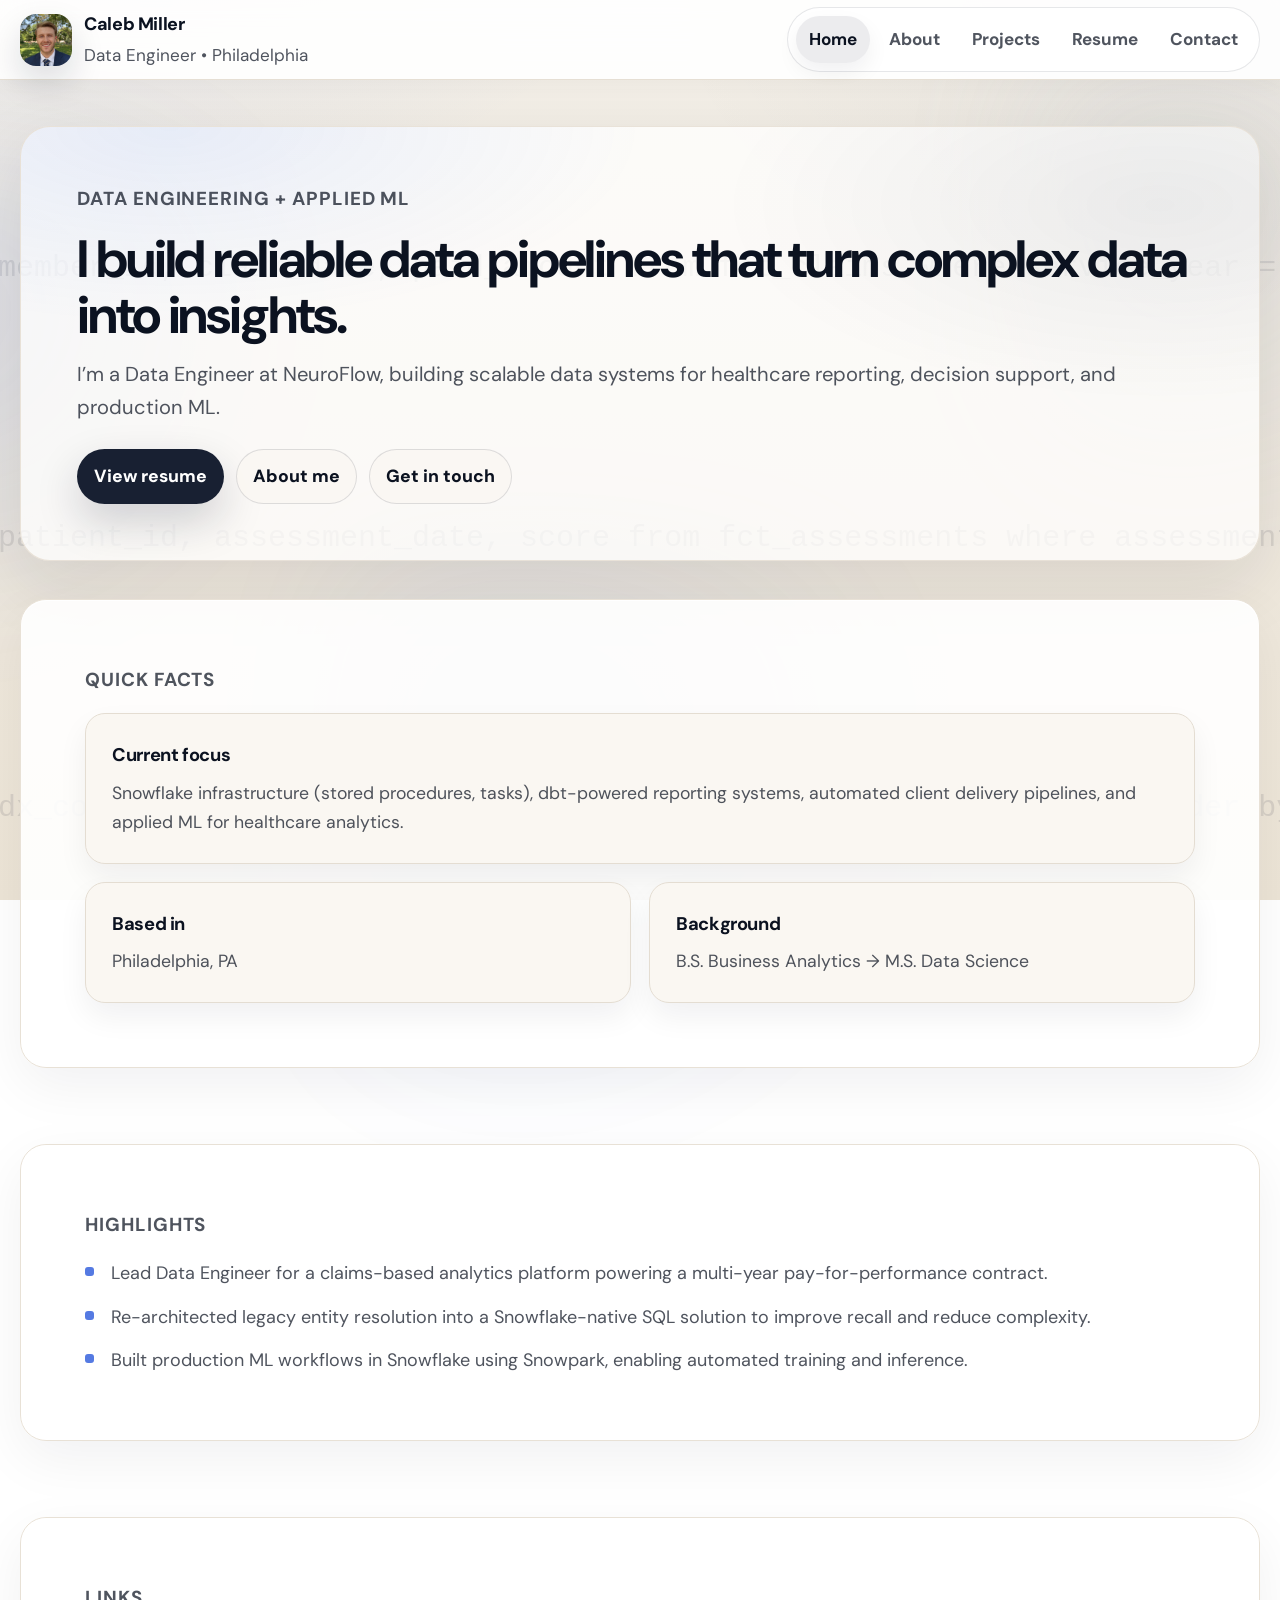
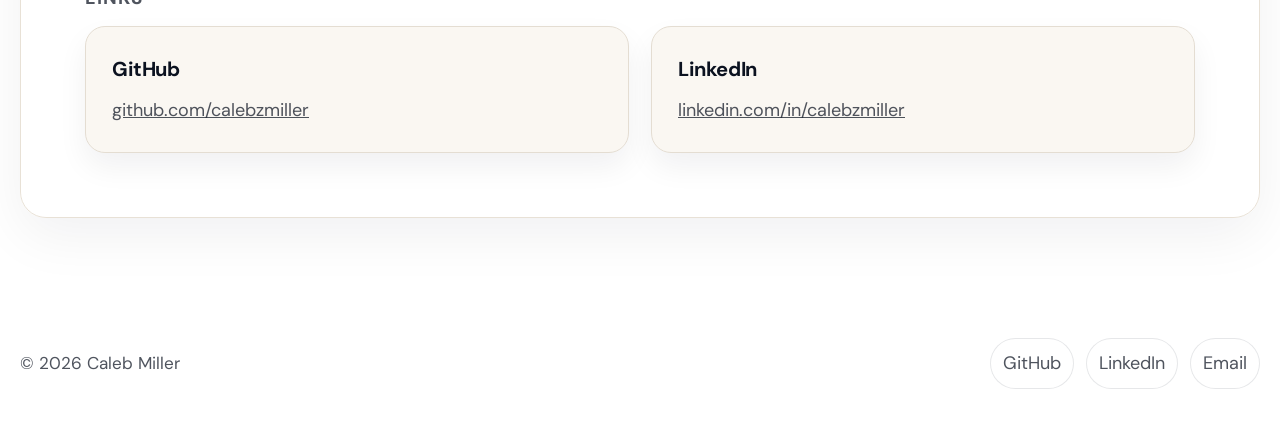
==== commit 921e7c9b: "test cool background" ====
--- a/index.html
+++ b/index.html
@@ -5,7 +5,7 @@
   <meta name="viewport" content="width=device-width, initial-scale=1" />
   <title>Caleb Miller — Data Engineer</title>
   <meta name="description" content="Caleb Miller — Data Engineer in Philadelphia building Snowflake + dbt data platforms in healthcare." />
-  <link rel="stylesheet" href="./styles.css?v=2" />
+  <link rel="stylesheet" href="./styles.css?v=3" />
   <link rel="preconnect" href="https://fonts.googleapis.com" />
   <link rel="preconnect" href="https://fonts.gstatic.com" crossorigin />
   <link href="https://fonts.googleapis.com/css2?family=DM+Sans:ital,opsz,wght@0,9..40,400;0,9..40,600;0,9..40,700;1,9..40,400&display=swap" rel="stylesheet" />
@@ -13,59 +13,15 @@
 <body>
   <div class="bg-sql-layer" aria-hidden="true">
     <div class="sql-track sql-track-1">
-      <pre>
-select member_id, claim_date, paid_amount
-from fct_claims
-where service_year = 2025;
-
-with engagement as (
-  select patient_id, min(event_date) as first_engagement_date
-  from int_patient_events
-  group by 1
-)
-
-select provider_id, count(*) as visits
-from fct_visits
-group by 1;
-      </pre>
+      <pre>select member_id, claim_date, paid_amount from fct_claims where service_year = 2025;    with engagement as ( select patient_id, min(event_date) as first_engagement_date from int_patient_events group by 1 )    select provider_id, count(*) as visits from fct_visits group by 1;</pre>
     </div>
 
     <div class="sql-track sql-track-2">
-      <pre>
-select patient_id, assessment_date, score
-from fct_assessments
-where assessment_type = 'PHQ-9';
-
-with outreach as (
-  select member_id, min(sent_at) as first_outreach
-  from int_member_outreach
-  group by 1
-)
-
-select customer_id, count(*) as registrations
-from fct_registrations
-group by 1;
-      </pre>
+      <pre>select patient_id, assessment_date, score from fct_assessments where assessment_type = 'PHQ-9';    with outreach as ( select member_id, min(sent_at) as first_outreach from int_member_outreach group by 1 )    select customer_id, count(*) as registrations from fct_registrations group by 1;</pre>
     </div>
 
     <div class="sql-track sql-track-3">
-      <pre>
-select dx_code, count(*) as claims
-from fct_claim_diagnosis
-group by 1
-order by claims desc;
-
-select provider_id, avg(paid_amount) as avg_paid
-from fct_claims
-group by 1;
-
-with flags as (
-  select patient_id, max(is_urgent) as urgent_flag
-  from int_patient_events
-  group by 1
-)
-select * from flags;
-      </pre>
+      <pre>select dx_code, count(*) as claims from fct_claim_diagnosis group by 1 order by claims desc;    select provider_id, avg(paid_amount) as avg_paid from fct_claims group by 1;    with flags as ( select patient_id, max(is_urgent) as urgent_flag from int_patient_events group by 1 ) select * from flags;</pre>
     </div>
   </div>
 
@@ -166,49 +122,9 @@
 
   <script>
     const sqlSets = [
-`select member_id, claim_date, paid_amount
-from fct_claims
-where service_year = 2025;
-
-with engagement as (
-  select patient_id, min(event_date) as first_engagement_date
-  from int_patient_events
-  group by 1
-)
-
-select provider_id, count(*) as visits
-from fct_visits
-group by 1;`,
-
-`select patient_id, assessment_date, score
-from fct_assessments
-where assessment_type = 'PHQ-9';
-
-with outreach as (
-  select member_id, min(sent_at) as first_outreach
-  from int_member_outreach
-  group by 1
-)
-
-select customer_id, count(*) as registrations
-from fct_registrations
-group by 1;`,
-
-`select dx_code, count(*) as claims
-from fct_claim_diagnosis
-group by 1
-order by claims desc;
-
-select provider_id, avg(paid_amount) as avg_paid
-from fct_claims
-group by 1;
-
-with flags as (
-  select patient_id, max(is_urgent) as urgent_flag
-  from int_patient_events
-  group by 1
-)
-select * from flags;`
+      "select member_id, claim_date, paid_amount from fct_claims where service_year = 2025;    with engagement as ( select patient_id, min(event_date) as first_engagement_date from int_patient_events group by 1 )    select provider_id, count(*) as visits from fct_visits group by 1;",
+      "select patient_id, assessment_date, score from fct_assessments where assessment_type = 'PHQ-9';    with outreach as ( select member_id, min(sent_at) as first_outreach from int_member_outreach group by 1 )    select customer_id, count(*) as registrations from fct_registrations group by 1;",
+      "select dx_code, count(*) as claims from fct_claim_diagnosis group by 1 order by claims desc;    select provider_id, avg(paid_amount) as avg_paid from fct_claims group by 1;    with flags as ( select patient_id, max(is_urgent) as urgent_flag from int_patient_events group by 1 ) select * from flags;"
     ];
 
     const tracks = document.querySelectorAll(".sql-track pre");
@@ -218,7 +134,7 @@
         const randomSql = sqlSets[Math.floor(Math.random() * sqlSets.length)];
         track.textContent = randomSql;
       });
-    }, 8000);
+    }, 10000);
   </script>
 </body>
 </html>
--- a/styles.css
+++ b/styles.css
@@ -45,7 +45,7 @@
   --muted: rgba(11, 18, 32, 0.72);
   --muted-2: rgba(11, 18, 32, 0.56);
 
-  /* Accent (subtle, professional) */
+  /* Accent */
   --accent: #0f172a;
   --accent-2: #1d4ed8;
 
@@ -82,9 +82,12 @@
   background: var(--glass-bg);
   border: 1px solid var(--glass-stroke);
 }
-.skip-link:focus { left: 12px; }
-
-/* Animated SQL background */
+
+.skip-link:focus {
+  left: 12px;
+}
+
+/* Straight terminal-style SQL background */
 .bg-sql-layer {
   position: fixed;
   inset: 0;
@@ -95,62 +98,53 @@
 
 .sql-track {
   position: absolute;
-  min-width: 1600px;
-  width: 160vw;
-  color: rgba(15, 23, 42, 0.14);
+  left: -10vw;
+  width: 120vw;
+  color: rgba(15, 23, 42, 0.10);
   font-family: ui-monospace, SFMono-Regular, Menlo, Monaco, Consolas, monospace;
-  font-size: 32px;
-  line-height: 2.1;
+  font-size: 30px;
+  line-height: 1.9;
   white-space: pre;
-  filter: blur(0.5px);
+  filter: blur(0.35px);
   user-select: none;
 }
 
 .sql-track pre {
   margin: 0;
-  white-space: pre-wrap;
+  white-space: pre;
 }
 
 .sql-track-1 {
-  top: 4%;
-  left: -18%;
-  transform: rotate(-7deg);
-  animation: driftSql1 30s linear infinite;
+  top: 14%;
+  animation: driftSql1 36s ease-in-out infinite;
 }
 
 .sql-track-2 {
-  top: 36%;
-  left: -24%;
-  transform: rotate(-5deg);
-  animation: driftSql2 38s linear infinite;
+  top: 44%;
+  animation: driftSql2 42s ease-in-out infinite;
 }
 
 .sql-track-3 {
-  top: 68%;
-  left: -16%;
-  transform: rotate(-6deg);
-  animation: driftSql3 34s linear infinite;
+  top: 74%;
+  animation: driftSql3 40s ease-in-out infinite;
 }
 
 @keyframes driftSql1 {
-  0%   { transform: translateX(0) rotate(-7deg); }
-  50%  { transform: translateX(120px) rotate(-7deg); }
-  100% { transform: translateX(0) rotate(-7deg); }
+  0%, 100% { transform: translateX(0); }
+  50% { transform: translateX(90px); }
 }
 
 @keyframes driftSql2 {
-  0%   { transform: translateX(0) rotate(-5deg); }
-  50%  { transform: translateX(-140px) rotate(-5deg); }
-  100% { transform: translateX(0) rotate(-5deg); }
+  0%, 100% { transform: translateX(0); }
+  50% { transform: translateX(-110px); }
 }
 
 @keyframes driftSql3 {
-  0%   { transform: translateX(0) rotate(-6deg); }
-  50%  { transform: translateX(100px) rotate(-6deg); }
-  100% { transform: translateX(0) rotate(-6deg); }
-}
-
-/* Decorative blobs (CSS only, very subtle) */
+  0%, 100% { transform: translateX(0); }
+  50% { transform: translateX(75px); }
+}
+
+/* Decorative blobs */
 .bg-blob {
   position: fixed;
   width: 560px;
@@ -598,7 +592,7 @@
 .mt16 { margin-top: 16px !important; }
 .mt20 { margin-top: 20px !important; }
 
-/* Prose spacing for long text blocks */
+/* Prose */
 .prose {
   max-width: none;
 }
@@ -631,19 +625,53 @@
 }
 
 @media (max-width: 920px) {
-  .hero { padding: 44px; }
-  .hero-grid { grid-template-columns: 1fr; gap: 26px; }
-  .card { grid-column: span 12; }
+  .hero {
+    padding: 44px;
+  }
+
+  .hero-grid {
+    grid-template-columns: 1fr;
+    gap: 26px;
+  }
+
+  .card {
+    grid-column: span 12;
+  }
 }
 
 @media (max-width: 820px) {
-  main { margin: 32px auto 72px; }
-  .hero { padding: 44px; }
-  .section { padding: 40px; }
-  main > section + section { margin-top: 28px; }
+  main {
+    margin: 32px auto 72px;
+  }
+
+  .hero {
+    padding: 44px;
+  }
+
+  .section {
+    padding: 40px;
+  }
+
+  main > section + section {
+    margin-top: 28px;
+  }
+
+  .sql-track {
+    font-size: 22px;
+    opacity: 0.08;
+  }
 }
 
 @media (max-width: 520px) {
-  .hero { padding: 32px; }
-  .section { padding: 28px; }
+  .hero {
+    padding: 32px;
+  }
+
+  .section {
+    padding: 28px;
+  }
+
+  .sql-track {
+    font-size: 16px;
+  }
 }
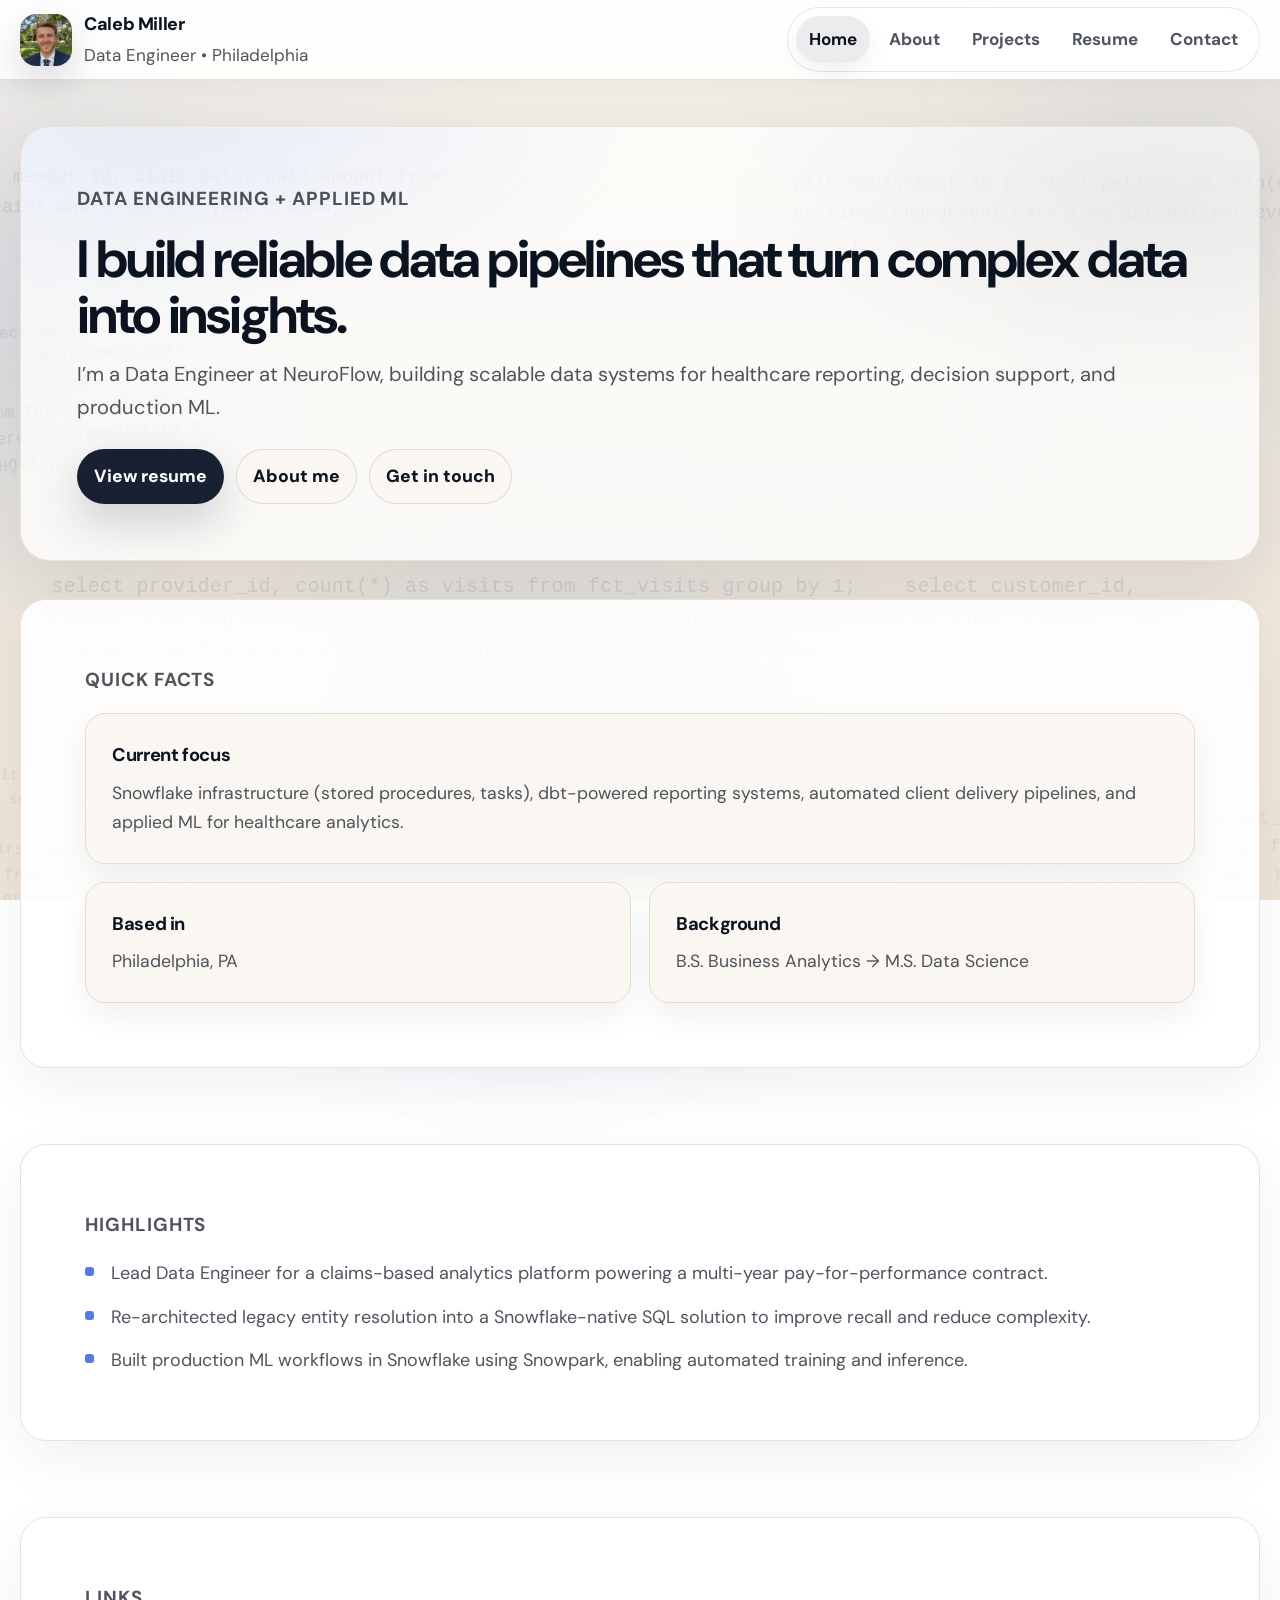
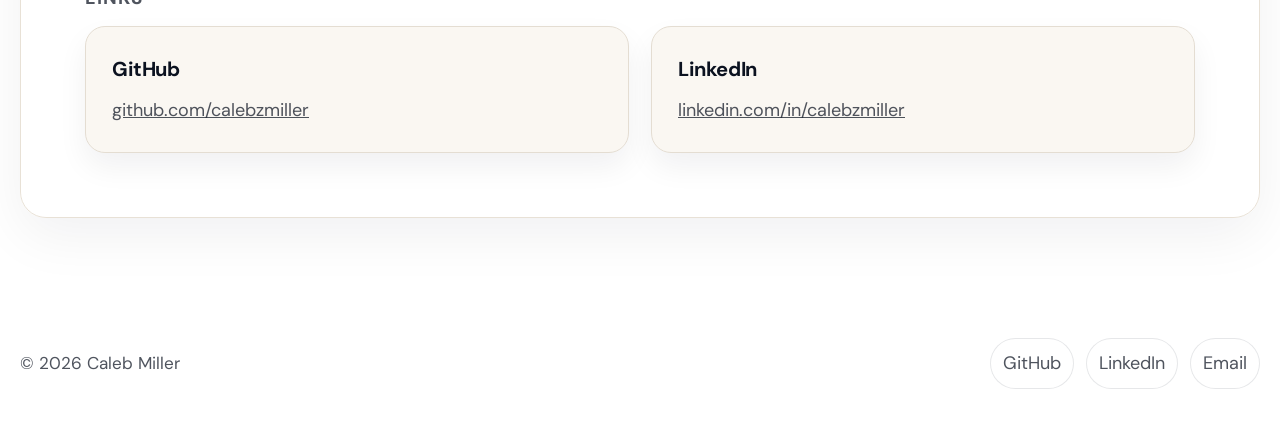
==== commit c933374b: "new background design" ====
--- a/index.html
+++ b/index.html
@@ -5,23 +5,44 @@
   <meta name="viewport" content="width=device-width, initial-scale=1" />
   <title>Caleb Miller — Data Engineer</title>
   <meta name="description" content="Caleb Miller — Data Engineer in Philadelphia building Snowflake + dbt data platforms in healthcare." />
-  <link rel="stylesheet" href="./styles.css?v=3" />
+  <link rel="stylesheet" href="./styles.css?v=4" />
   <link rel="preconnect" href="https://fonts.googleapis.com" />
   <link rel="preconnect" href="https://fonts.gstatic.com" crossorigin />
   <link href="https://fonts.googleapis.com/css2?family=DM+Sans:ital,opsz,wght@0,9..40,400;0,9..40,600;0,9..40,700;1,9..40,400&display=swap" rel="stylesheet" />
 </head>
 <body>
   <div class="bg-sql-layer" aria-hidden="true">
-    <div class="sql-track sql-track-1">
-      <pre>select member_id, claim_date, paid_amount from fct_claims where service_year = 2025;    with engagement as ( select patient_id, min(event_date) as first_engagement_date from int_patient_events group by 1 )    select provider_id, count(*) as visits from fct_visits group by 1;</pre>
+    <div class="sql-piece sql-piece-1">
+      <pre>select member_id, claim_date, paid_amount from fct_claims where service_year = 2025;</pre>
     </div>
 
-    <div class="sql-track sql-track-2">
-      <pre>select patient_id, assessment_date, score from fct_assessments where assessment_type = 'PHQ-9';    with outreach as ( select member_id, min(sent_at) as first_outreach from int_member_outreach group by 1 )    select customer_id, count(*) as registrations from fct_registrations group by 1;</pre>
+    <div class="sql-piece sql-piece-2">
+      <pre>with engagement as ( select patient_id, min(event_date) as first_engagement_date from int_patient_events group by 1 )</pre>
     </div>
 
-    <div class="sql-track sql-track-3">
-      <pre>select dx_code, count(*) as claims from fct_claim_diagnosis group by 1 order by claims desc;    select provider_id, avg(paid_amount) as avg_paid from fct_claims group by 1;    with flags as ( select patient_id, max(is_urgent) as urgent_flag from int_patient_events group by 1 ) select * from flags;</pre>
+    <div class="sql-piece sql-piece-3">
+      <pre>select patient_id,
+       assessment_date,
+       score
+from fct_assessments
+where assessment_type = 'PHQ-9';</pre>
+    </div>
+
+    <div class="sql-piece sql-piece-4">
+      <pre>select provider_id, count(*) as visits from fct_visits group by 1;    select customer_id, count(*) as registrations from fct_registrations group by 1;    select dx_code, count(*) as claims from fct_claim_diagnosis group by 1 order by claims desc;</pre>
+    </div>
+
+    <div class="sql-piece sql-piece-5">
+      <pre>with outreach as (
+  select member_id,
+         min(sent_at) as first_outreach
+  from int_member_outreach
+  group by 1
+)</pre>
+    </div>
+
+    <div class="sql-piece sql-piece-6">
+      <pre>with flags as ( select patient_id, max(is_urgent) as urgent_flag from int_patient_events group by 1 ) select * from flags;</pre>
     </div>
   </div>
 
@@ -119,22 +140,5 @@
       </nav>
     </div>
   </footer>
-
-  <script>
-    const sqlSets = [
-      "select member_id, claim_date, paid_amount from fct_claims where service_year = 2025;    with engagement as ( select patient_id, min(event_date) as first_engagement_date from int_patient_events group by 1 )    select provider_id, count(*) as visits from fct_visits group by 1;",
-      "select patient_id, assessment_date, score from fct_assessments where assessment_type = 'PHQ-9';    with outreach as ( select member_id, min(sent_at) as first_outreach from int_member_outreach group by 1 )    select customer_id, count(*) as registrations from fct_registrations group by 1;",
-      "select dx_code, count(*) as claims from fct_claim_diagnosis group by 1 order by claims desc;    select provider_id, avg(paid_amount) as avg_paid from fct_claims group by 1;    with flags as ( select patient_id, max(is_urgent) as urgent_flag from int_patient_events group by 1 ) select * from flags;"
-    ];
-
-    const tracks = document.querySelectorAll(".sql-track pre");
-
-    setInterval(() => {
-      tracks.forEach(track => {
-        const randomSql = sqlSets[Math.floor(Math.random() * sqlSets.length)];
-        track.textContent = randomSql;
-      });
-    }, 10000);
-  </script>
 </body>
 </html>
--- a/styles.css
+++ b/styles.css
@@ -87,7 +87,7 @@
   left: 12px;
 }
 
-/* Straight terminal-style SQL background */
+/* SQL composition layer */
 .bg-sql-layer {
   position: fixed;
   inset: 0;
@@ -96,52 +96,113 @@
   overflow: hidden;
 }
 
-.sql-track {
+.sql-piece {
   position: absolute;
-  left: -10vw;
-  width: 120vw;
-  color: rgba(15, 23, 42, 0.10);
   font-family: ui-monospace, SFMono-Regular, Menlo, Monaco, Consolas, monospace;
-  font-size: 30px;
-  line-height: 1.9;
-  white-space: pre;
-  filter: blur(0.35px);
+  color: rgba(15, 23, 42, 0.11);
+  letter-spacing: 0.01em;
+  filter: blur(0.18px);
   user-select: none;
-}
-
-.sql-track pre {
+  white-space: pre-wrap;
+  line-height: 1.65;
+}
+
+.sql-piece pre {
   margin: 0;
-  white-space: pre;
-}
-
-.sql-track-1 {
-  top: 14%;
-  animation: driftSql1 36s ease-in-out infinite;
-}
-
-.sql-track-2 {
-  top: 44%;
-  animation: driftSql2 42s ease-in-out infinite;
-}
-
-.sql-track-3 {
-  top: 74%;
-  animation: driftSql3 40s ease-in-out infinite;
-}
-
-@keyframes driftSql1 {
+  white-space: pre-wrap;
+}
+
+/* Top-left cropped fragment */
+.sql-piece-1 {
+  top: 11.5%;
+  left: -5%;
+  width: 42vw;
+  font-size: 18px;
+  opacity: 0.95;
+  animation: driftPiece1 44s ease-in-out infinite;
+}
+
+/* Top-right strip */
+.sql-piece-2 {
+  top: 12.2%;
+  right: -10%;
+  width: 48vw;
+  font-size: 18px;
+  opacity: 0.75;
+  animation: driftPiece2 52s ease-in-out infinite;
+}
+
+/* Left-side multiline block near hero */
+.sql-piece-3 {
+  top: 29%;
+  left: -2%;
+  width: 22vw;
+  font-size: 16px;
+  opacity: 0.85;
+  transform: rotate(-4deg);
+  animation: driftPiece3 56s ease-in-out infinite;
+}
+
+/* Intentional wide band between hero and quick facts */
+.sql-piece-4 {
+  top: 56%;
+  left: 4%;
+  width: 92vw;
+  font-size: 20px;
+  opacity: 0.92;
+  animation: driftPiece4 60s ease-in-out infinite;
+}
+
+/* Lower-left supporting block */
+.sql-piece-5 {
+  top: 80%;
+  left: -1%;
+  width: 20vw;
+  font-size: 15px;
+  opacity: 0.72;
+  transform: rotate(3deg);
+  animation: driftPiece5 58s ease-in-out infinite;
+}
+
+/* Bottom-right cropped fragment */
+.sql-piece-6 {
+  top: 84%;
+  right: -3%;
+  width: 28vw;
+  font-size: 17px;
+  opacity: 0.68;
+  transform: rotate(-3deg);
+  animation: driftPiece6 54s ease-in-out infinite;
+}
+
+@keyframes driftPiece1 {
   0%, 100% { transform: translateX(0); }
-  50% { transform: translateX(90px); }
-}
-
-@keyframes driftSql2 {
+  50% { transform: translateX(16px); }
+}
+
+@keyframes driftPiece2 {
   0%, 100% { transform: translateX(0); }
-  50% { transform: translateX(-110px); }
-}
-
-@keyframes driftSql3 {
+  50% { transform: translateX(-14px); }
+}
+
+@keyframes driftPiece3 {
+  0%, 100% { transform: rotate(-4deg) translateX(0); }
+  50% { transform: rotate(-4deg) translateX(12px); }
+}
+
+@keyframes driftPiece4 {
   0%, 100% { transform: translateX(0); }
-  50% { transform: translateX(75px); }
+  50% { transform: translateX(10px); }
+}
+
+@keyframes driftPiece5 {
+  0%, 100% { transform: rotate(3deg) translateX(0); }
+  50% { transform: rotate(3deg) translateX(-10px); }
+}
+
+@keyframes driftPiece6 {
+  0%, 100% { transform: rotate(-3deg) translateX(0); }
+  50% { transform: rotate(-3deg) translateX(10px); }
 }
 
 /* Decorative blobs */
@@ -637,6 +698,29 @@
   .card {
     grid-column: span 12;
   }
+
+  .sql-piece-3,
+  .sql-piece-5,
+  .sql-piece-6 {
+    display: none;
+  }
+
+  .sql-piece-1 {
+    top: 10%;
+    width: 56vw;
+  }
+
+  .sql-piece-2 {
+    top: 14%;
+    width: 52vw;
+  }
+
+  .sql-piece-4 {
+    top: 56%;
+    width: 96vw;
+    left: 2%;
+    font-size: 17px;
+  }
 }
 
 @media (max-width: 820px) {
@@ -656,10 +740,14 @@
     margin-top: 28px;
   }
 
-  .sql-track {
-    font-size: 22px;
-    opacity: 0.08;
-  }
+  .sql-piece {
+    font-size: 15px;
+    opacity: 0.7;
+  }
+
+  .sql-piece-1 { top: 9%; }
+  .sql-piece-2 { top: 13%; }
+  .sql-piece-4 { top: 55%; }
 }
 
 @media (max-width: 520px) {
@@ -671,7 +759,16 @@
     padding: 28px;
   }
 
-  .sql-track {
-    font-size: 16px;
+  .sql-piece-1,
+  .sql-piece-2 {
+    display: none;
+  }
+
+  .sql-piece-4 {
+    top: 58%;
+    width: 110vw;
+    left: -5%;
+    font-size: 13px;
+    opacity: 0.55;
   }
 }
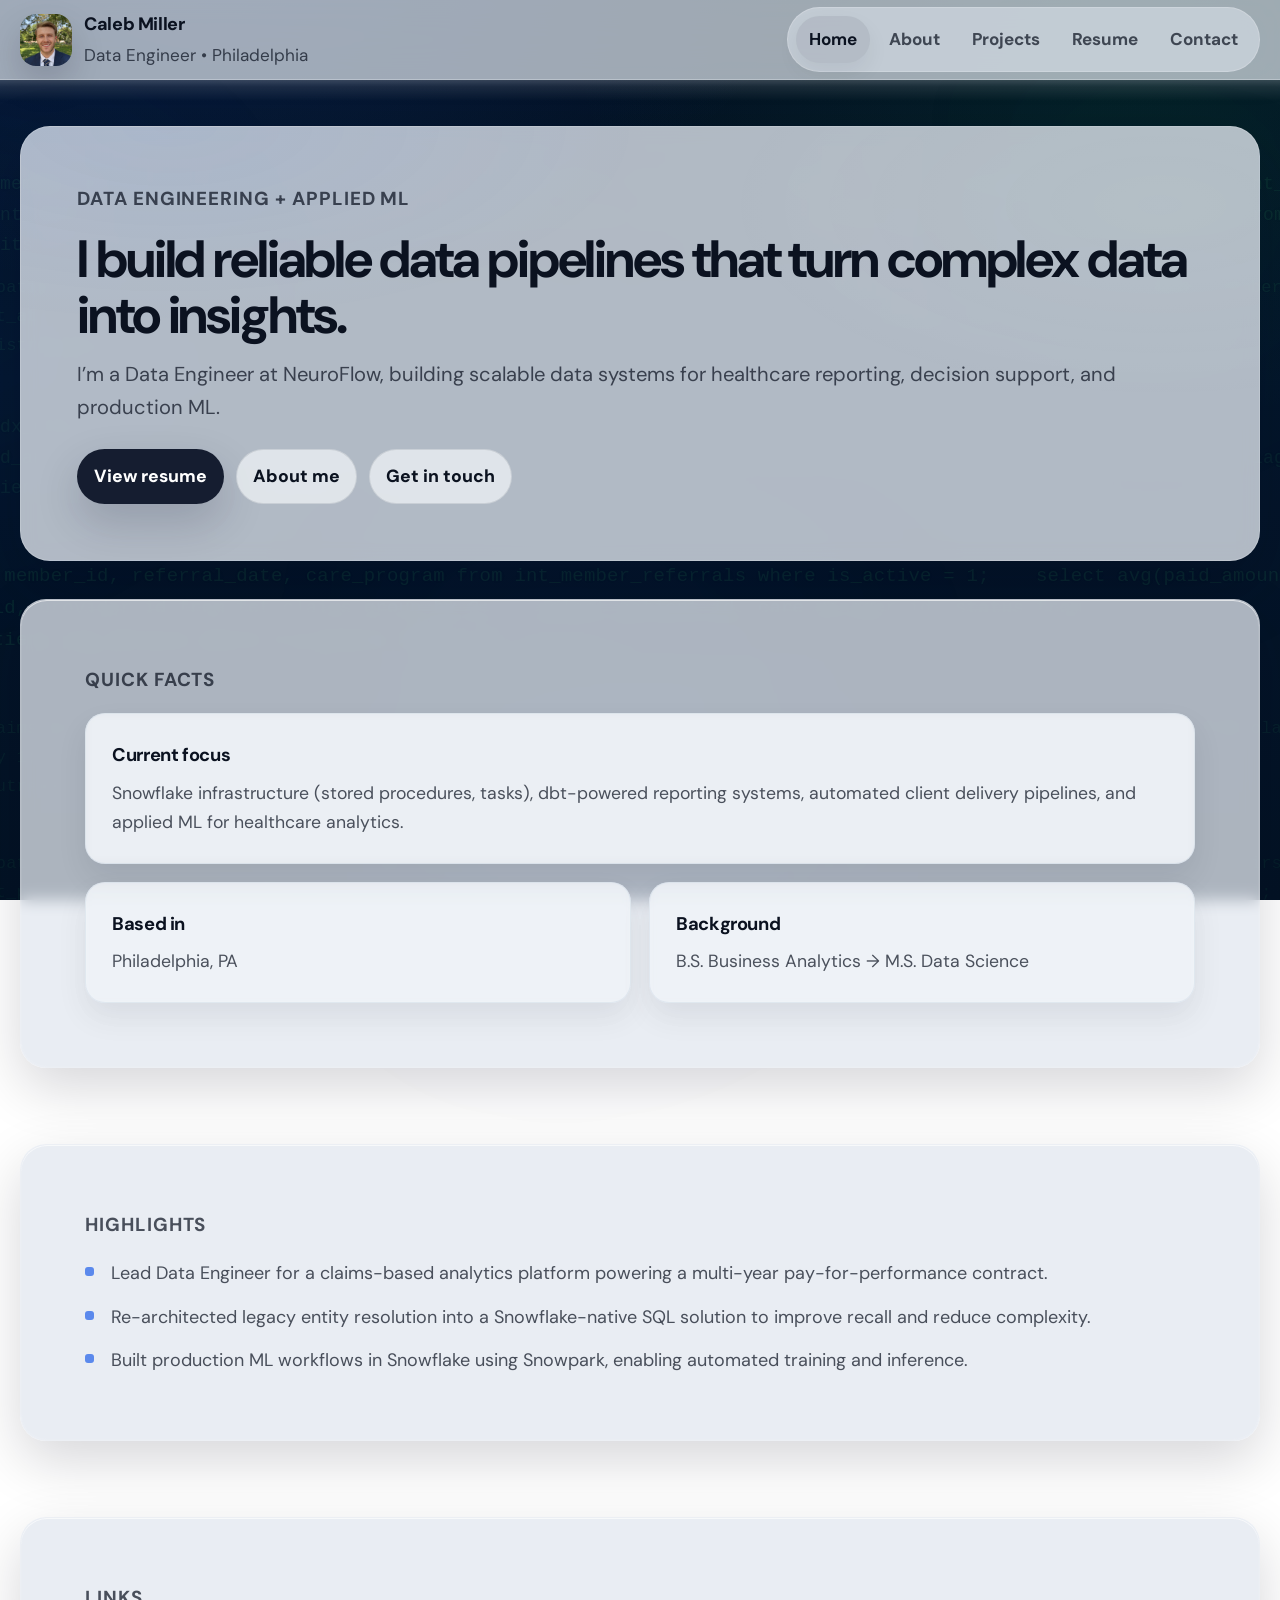
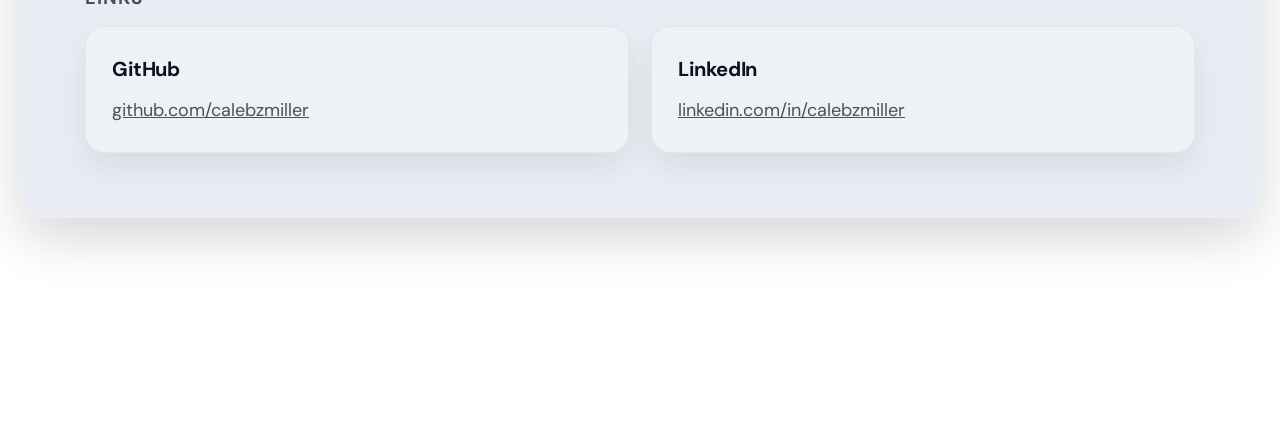
==== commit 11531726: "new background design" ====
--- a/index.html
+++ b/index.html
@@ -5,44 +5,35 @@
   <meta name="viewport" content="width=device-width, initial-scale=1" />
   <title>Caleb Miller — Data Engineer</title>
   <meta name="description" content="Caleb Miller — Data Engineer in Philadelphia building Snowflake + dbt data platforms in healthcare." />
-  <link rel="stylesheet" href="./styles.css?v=4" />
+  <link rel="stylesheet" href="./styles.css?v=6" />
   <link rel="preconnect" href="https://fonts.googleapis.com" />
   <link rel="preconnect" href="https://fonts.gstatic.com" crossorigin />
   <link href="https://fonts.googleapis.com/css2?family=DM+Sans:ital,opsz,wght@0,9..40,400;0,9..40,600;0,9..40,700;1,9..40,400&display=swap" rel="stylesheet" />
 </head>
 <body>
   <div class="bg-sql-layer" aria-hidden="true">
-    <div class="sql-piece sql-piece-1">
-      <pre>select member_id, claim_date, paid_amount from fct_claims where service_year = 2025;</pre>
+    <div class="sql-band sql-band-1">
+      <pre>select member_id, claim_date, paid_amount from fct_claims where service_year = 2025;    with engagement as ( select patient_id, min(event_date) as first_engagement_date from int_patient_events group by 1 )    select provider_id, count(*) as visits from fct_visits group by 1;</pre>
     </div>
 
-    <div class="sql-piece sql-piece-2">
-      <pre>with engagement as ( select patient_id, min(event_date) as first_engagement_date from int_patient_events group by 1 )</pre>
+    <div class="sql-band sql-band-2">
+      <pre>select patient_id, assessment_date, score from fct_assessments where assessment_type = 'PHQ-9';    with outreach as ( select member_id, min(sent_at) as first_outreach from int_member_outreach group by 1 )    select customer_id, count(*) as registrations from fct_registrations group by 1;</pre>
     </div>
 
-    <div class="sql-piece sql-piece-3">
-      <pre>select patient_id,
-       assessment_date,
-       score
-from fct_assessments
-where assessment_type = 'PHQ-9';</pre>
+    <div class="sql-band sql-band-3">
+      <pre>select dx_code, count(*) as claims from fct_claim_diagnosis group by 1 order by claims desc;    select provider_id, avg(paid_amount) as avg_paid from fct_claims group by 1;    with flags as ( select patient_id, max(is_urgent) as urgent_flag from int_patient_events group by 1 ) select * from flags;</pre>
     </div>
 
-    <div class="sql-piece sql-piece-4">
-      <pre>select provider_id, count(*) as visits from fct_visits group by 1;    select customer_id, count(*) as registrations from fct_registrations group by 1;    select dx_code, count(*) as claims from fct_claim_diagnosis group by 1 order by claims desc;</pre>
+    <div class="sql-band sql-band-4">
+      <pre>select member_id, referral_date, care_program from int_member_referrals where is_active = 1;    select avg(paid_amount) as avg_paid, provider_id from fct_claims group by 2;    select patient_id, care_manager_id, status from int_patient_log_details where engagement_flag = 1;</pre>
     </div>
 
-    <div class="sql-piece sql-piece-5">
-      <pre>with outreach as (
-  select member_id,
-         min(sent_at) as first_outreach
-  from int_member_outreach
-  group by 1
-)</pre>
+    <div class="sql-band sql-band-5">
+      <pre>with claims as ( select member_id, dx_code, paid_amount from fct_claims ) select member_id, sum(paid_amount) as total_paid from claims group by 1;    select provider_id, count(*) as visits from fct_visits group by 1;    select * from int_member_outreach where first_outreach is not null;</pre>
     </div>
 
-    <div class="sql-piece sql-piece-6">
-      <pre>with flags as ( select patient_id, max(is_urgent) as urgent_flag from int_patient_events group by 1 ) select * from flags;</pre>
+    <div class="sql-band sql-band-6">
+      <pre>select patient_id, assessment_date, score from fct_assessments;    with care_events as ( select patient_id, min(event_date) as first_event from int_patient_events group by 1 ) select * from care_events;    select customer_id, count(*) from fct_registrations group by 1;</pre>
     </div>
   </div>
 
--- a/styles.css
+++ b/styles.css
@@ -1,6 +1,6 @@
 /* =========================================================
-   Caleb Miller — Clean Glass (HTML/CSS only)
-   White-first, spacious, modern.
+   Caleb Miller — Dark background + light cards + evenly
+   distributed SQL + softer header transition
    ========================================================= */
 
 /* Reset */
@@ -11,10 +11,8 @@
 a { color: inherit; }
 
 :root {
-  /* Typography */
   --font: "DM Sans", system-ui, -apple-system, Segoe UI, Roboto, Helvetica, Arial, sans-serif;
 
-  /* Layout */
   --container: 1320px;
   --nav-height: 80px;
 
@@ -23,29 +21,23 @@
   --radius-md: 16px;
   --radius-sm: 12px;
 
-  /* Shadows */
-  --shadow-soft: 0 24px 70px rgba(15, 23, 42, .10);
-  --shadow-card: 0 18px 42px rgba(15, 23, 42, .07);
-
-  /* Glass */
-  --glass-bg: rgba(255, 255, 255, 0.74);
-  --glass-stroke: rgba(232, 225, 214, 0.95);
+  --shadow-soft: 0 24px 70px rgba(2, 6, 23, .26);
+  --shadow-card: 0 18px 42px rgba(2, 6, 23, .12);
+
+  --glass-bg: rgba(226, 232, 240, 0.76);
+  --glass-stroke: rgba(255, 255, 255, 0.16);
   --glass-shadow: var(--shadow-soft);
 
-  /* Surfaces */
-  --surface-bg: rgba(255, 255, 255, 0.90);
-  --surface-stroke: #e8e1d6;
-  --card-bg: #faf7f2;
-  --card-stroke: #e4ddd2;
-
-  /* White-first palette */
-  --bg0: #f3efe8;
-  --bg1: #ece4d6;
+  --surface-bg: rgba(226, 232, 240, 0.76);
+  --surface-stroke: rgba(255, 255, 255, 0.14);
+
+  --card-bg: rgba(241, 245, 249, 0.78);
+  --card-stroke: rgba(208, 218, 231, 0.46);
+
   --text: #0b1220;
   --muted: rgba(11, 18, 32, 0.72);
   --muted-2: rgba(11, 18, 32, 0.56);
 
-  /* Accent */
   --accent: #0f172a;
   --accent-2: #1d4ed8;
 
@@ -58,10 +50,10 @@
   line-height: 1.65;
   color: var(--text);
   background:
-    radial-gradient(900px 560px at 12% -14%, rgba(29,78,216,.09), transparent 58%),
-    radial-gradient(860px 520px at 92% 0%, rgba(15,23,42,.05), transparent 60%),
-    radial-gradient(820px 520px at 48% 118%, rgba(180, 154, 106, .14), transparent 58%),
-    linear-gradient(180deg, var(--bg0), var(--bg1));
+    radial-gradient(1200px 700px at 14% -10%, rgba(37,99,235,.18), transparent 54%),
+    radial-gradient(1000px 700px at 88% 4%, rgba(34,197,94,.09), transparent 56%),
+    radial-gradient(900px 720px at 50% 118%, rgba(29,78,216,.10), transparent 60%),
+    linear-gradient(180deg, #031021 0%, #04162c 42%, #031224 100%);
   background-attachment: fixed;
 }
 
@@ -79,15 +71,15 @@
   z-index: 999;
   padding: 10px 12px;
   border-radius: 12px;
-  background: var(--glass-bg);
-  border: 1px solid var(--glass-stroke);
+  background: rgba(255,255,255,.9);
+  border: 1px solid rgba(255,255,255,.2);
 }
 
 .skip-link:focus {
   left: 12px;
 }
 
-/* SQL composition layer */
+/* SQL composition layer — evenly distributed */
 .bg-sql-layer {
   position: fixed;
   inset: 0;
@@ -96,150 +88,132 @@
   overflow: hidden;
 }
 
-.sql-piece {
+.sql-band {
   position: absolute;
+  left: -6vw;
+  width: 112vw;
   font-family: ui-monospace, SFMono-Regular, Menlo, Monaco, Consolas, monospace;
-  color: rgba(15, 23, 42, 0.11);
+  color: rgba(74, 222, 128, 0.14);
+  text-shadow: 0 0 10px rgba(34,197,94,.07);
   letter-spacing: 0.01em;
-  filter: blur(0.18px);
+  filter: blur(0.15px);
   user-select: none;
+  line-height: 1.7;
   white-space: pre-wrap;
-  line-height: 1.65;
-}
-
-.sql-piece pre {
+}
+
+.sql-band pre {
   margin: 0;
   white-space: pre-wrap;
 }
 
-/* Top-left cropped fragment */
-.sql-piece-1 {
-  top: 11.5%;
-  left: -5%;
-  width: 42vw;
+.sql-band-1 {
+  top: 12%;
   font-size: 18px;
-  opacity: 0.95;
-  animation: driftPiece1 44s ease-in-out infinite;
-}
-
-/* Top-right strip */
-.sql-piece-2 {
-  top: 12.2%;
-  right: -10%;
-  width: 48vw;
+  opacity: 0.60;
+  animation: driftBand1 56s ease-in-out infinite;
+}
+
+.sql-band-2 {
+  top: 24%;
+  font-size: 17px;
+  opacity: 0.54;
+  animation: driftBand2 62s ease-in-out infinite;
+}
+
+.sql-band-3 {
+  top: 39%;
   font-size: 18px;
-  opacity: 0.75;
-  animation: driftPiece2 52s ease-in-out infinite;
-}
-
-/* Left-side multiline block near hero */
-.sql-piece-3 {
-  top: 29%;
-  left: -2%;
-  width: 22vw;
-  font-size: 16px;
-  opacity: 0.85;
-  transform: rotate(-4deg);
-  animation: driftPiece3 56s ease-in-out infinite;
-}
-
-/* Intentional wide band between hero and quick facts */
-.sql-piece-4 {
-  top: 56%;
-  left: 4%;
-  width: 92vw;
-  font-size: 20px;
-  opacity: 0.92;
-  animation: driftPiece4 60s ease-in-out infinite;
-}
-
-/* Lower-left supporting block */
-.sql-piece-5 {
-  top: 80%;
-  left: -1%;
-  width: 20vw;
-  font-size: 15px;
-  opacity: 0.72;
-  transform: rotate(3deg);
-  animation: driftPiece5 58s ease-in-out infinite;
-}
-
-/* Bottom-right cropped fragment */
-.sql-piece-6 {
-  top: 84%;
-  right: -3%;
-  width: 28vw;
+  opacity: 0.50;
+  animation: driftBand3 60s ease-in-out infinite;
+}
+
+.sql-band-4 {
+  top: 55%;
+  font-size: 19px;
+  opacity: 0.66;
+  animation: driftBand4 66s ease-in-out infinite;
+}
+
+.sql-band-5 {
+  top: 73%;
   font-size: 17px;
-  opacity: 0.68;
-  transform: rotate(-3deg);
-  animation: driftPiece6 54s ease-in-out infinite;
-}
-
-@keyframes driftPiece1 {
+  opacity: 0.46;
+  animation: driftBand5 64s ease-in-out infinite;
+}
+
+.sql-band-6 {
+  top: 88%;
+  font-size: 17px;
+  opacity: 0.40;
+  animation: driftBand6 70s ease-in-out infinite;
+}
+
+@keyframes driftBand1 {
   0%, 100% { transform: translateX(0); }
   50% { transform: translateX(16px); }
 }
 
-@keyframes driftPiece2 {
+@keyframes driftBand2 {
   0%, 100% { transform: translateX(0); }
   50% { transform: translateX(-14px); }
 }
 
-@keyframes driftPiece3 {
-  0%, 100% { transform: rotate(-4deg) translateX(0); }
-  50% { transform: rotate(-4deg) translateX(12px); }
-}
-
-@keyframes driftPiece4 {
+@keyframes driftBand3 {
   0%, 100% { transform: translateX(0); }
   50% { transform: translateX(10px); }
 }
 
-@keyframes driftPiece5 {
-  0%, 100% { transform: rotate(3deg) translateX(0); }
-  50% { transform: rotate(3deg) translateX(-10px); }
-}
-
-@keyframes driftPiece6 {
-  0%, 100% { transform: rotate(-3deg) translateX(0); }
-  50% { transform: rotate(-3deg) translateX(10px); }
-}
-
-/* Decorative blobs */
+@keyframes driftBand4 {
+  0%, 100% { transform: translateX(0); }
+  50% { transform: translateX(-12px); }
+}
+
+@keyframes driftBand5 {
+  0%, 100% { transform: translateX(0); }
+  50% { transform: translateX(12px); }
+}
+
+@keyframes driftBand6 {
+  0%, 100% { transform: translateX(0); }
+  50% { transform: translateX(-10px); }
+}
+
+/* ambient glow blobs */
 .bg-blob {
   position: fixed;
   width: 560px;
   height: 560px;
-  filter: blur(70px);
-  opacity: .22;
+  filter: blur(80px);
+  opacity: .28;
   pointer-events: none;
-  z-index: -1;
+  z-index: -2;
   transform: translate3d(0,0,0);
-  animation: floaty 16s ease-in-out infinite;
+  animation: floaty 18s ease-in-out infinite;
 }
 
 .bg-blob.blob-1 {
   left: -220px;
-  top: 140px;
-  background: radial-gradient(circle at 30% 30%, rgba(37,99,235,.55), transparent 62%);
+  top: 110px;
+  background: radial-gradient(circle at 30% 30%, rgba(37,99,235,.24), transparent 62%);
 }
 
 .bg-blob.blob-2 {
   right: -260px;
-  top: 40px;
-  width: 520px;
-  height: 520px;
-  background: radial-gradient(circle at 30% 30%, rgba(148,163,184,.65), transparent 62%);
-  animation-duration: 18s;
+  top: 20px;
+  width: 560px;
+  height: 560px;
+  background: radial-gradient(circle at 30% 30%, rgba(34,197,94,.10), transparent 62%);
+  animation-duration: 21s;
 }
 
 .bg-blob.blob-3 {
-  left: 25%;
-  bottom: -320px;
-  width: 680px;
-  height: 680px;
-  background: radial-gradient(circle at 30% 30%, rgba(37,99,235,.38), transparent 62%);
-  animation-duration: 20s;
+  left: 26%;
+  bottom: -340px;
+  width: 760px;
+  height: 760px;
+  background: radial-gradient(circle at 30% 30%, rgba(59,130,246,.11), transparent 62%);
+  animation-duration: 23s;
 }
 
 @keyframes floaty {
@@ -255,12 +229,29 @@
   min-height: var(--nav-height);
   display: flex;
   align-items: center;
-  backdrop-filter: blur(16px);
-  -webkit-backdrop-filter: blur(16px);
-  background: rgba(255, 255, 255, 0.92);
-  border-bottom: 1px solid #e6dfd4;
-  box-shadow: 0 6px 20px rgba(0, 0, 0, 0.03);
+  backdrop-filter: blur(18px);
+  -webkit-backdrop-filter: blur(18px);
+  background: rgba(226, 232, 240, 0.70);
+  border-bottom: 1px solid rgba(255,255,255,.14);
+  box-shadow: 0 6px 20px rgba(2, 6, 23, 0.10);
   padding: 1.25rem 0;
+  position: sticky;
+}
+
+.site-header::after {
+  content: "";
+  position: absolute;
+  left: 0;
+  right: 0;
+  bottom: -22px;
+  height: 22px;
+  pointer-events: none;
+  background: linear-gradient(
+    180deg,
+    rgba(226, 232, 240, 0.24) 0%,
+    rgba(226, 232, 240, 0.10) 35%,
+    rgba(4, 22, 44, 0.00) 100%
+  );
 }
 
 .nav-inner {
@@ -285,7 +276,7 @@
   border-radius: 16px;
   overflow: hidden;
   background: url("./photos/headshot_for_header.jpg") center/cover no-repeat;
-  box-shadow: 0 16px 34px rgba(15,23,42,.14);
+  box-shadow: 0 16px 34px rgba(2,6,23,.16);
 }
 
 .brand .name {
@@ -306,8 +297,8 @@
   gap: 6px;
   padding: 8px;
   border-radius: 999px;
-  background: rgba(255,255,255,.70);
-  border: 1px solid rgba(15,23,42,.10);
+  background: rgba(226, 232, 240, 0.54);
+  border: 1px solid rgba(255,255,255,.18);
 }
 
 .nav-links a {
@@ -342,8 +333,10 @@
   padding: clamp(44px, 5vw, 64px);
   border-radius: var(--radius-xl);
   background: var(--surface-bg);
-  border: 1px solid var(--surface-stroke);
-  box-shadow: 0 18px 55px rgba(15, 23, 42, .06);
+  backdrop-filter: blur(8px);
+  -webkit-backdrop-filter: blur(8px);
+  border: 1px solid rgba(255,255,255,.14);
+  box-shadow: 0 20px 55px rgba(2, 6, 23, .16);
 }
 
 .section + .section {
@@ -361,7 +354,9 @@
   inset: 0;
   border-radius: inherit;
   pointer-events: none;
-  box-shadow: inset 0 1px 0 rgba(255,255,255,.75), inset 0 0 0 1px rgba(255,255,255,.20);
+  box-shadow:
+    inset 0 1px 0 rgba(255,255,255,.62),
+    inset 0 0 0 1px rgba(255,255,255,.06);
 }
 
 .section > * {
@@ -399,11 +394,13 @@
   padding: 56px;
   border-radius: calc(var(--radius-xl) + 4px);
   background:
-    radial-gradient(820px 340px at 12% 0%, rgba(37,99,235,.09), transparent 58%),
-    radial-gradient(760px 340px at 92% 18%, rgba(15,23,42,.06), transparent 58%),
-    var(--glass-bg);
-  border: 1px solid var(--glass-stroke);
-  box-shadow: var(--glass-shadow);
+    radial-gradient(820px 340px at 12% 0%, rgba(59,130,246,.06), transparent 58%),
+    radial-gradient(760px 340px at 92% 18%, rgba(255,255,255,.04), transparent 58%),
+    rgba(233, 238, 246, 0.76);
+  backdrop-filter: blur(9px);
+  -webkit-backdrop-filter: blur(9px);
+  border: 1px solid rgba(255,255,255,.17);
+  box-shadow: 0 26px 70px rgba(2, 6, 23, .20);
   overflow: hidden;
   position: relative;
 }
@@ -467,9 +464,9 @@
 }
 
 .btn.ghost {
-  background: rgba(250,247,242,.92);
+  background: rgba(241, 245, 249, 0.72);
   color: var(--text);
-  border-color: rgba(15,23,42,.12);
+  border-color: rgba(15,23,42,.10);
 }
 
 .btn.ghost:hover {
@@ -489,7 +486,9 @@
   border-radius: var(--radius-lg);
   background: var(--card-bg);
   border: 1px solid var(--card-stroke);
-  box-shadow: 0 14px 30px rgba(15, 23, 42, .06);
+  box-shadow: 0 14px 30px rgba(2, 6, 23, .08);
+  backdrop-filter: blur(4px);
+  -webkit-backdrop-filter: blur(4px);
 }
 
 .card h3 {
@@ -525,7 +524,7 @@
   width: 9px;
   height: 9px;
   border-radius: 3px;
-  background: rgba(29, 78, 216, 0.75);
+  background: rgba(37,99,235,.72);
 }
 
 /* Timeline */
@@ -541,8 +540,10 @@
   position: relative;
   padding: 18px 22px;
   border-radius: var(--radius-lg);
-  background: var(--card-bg);
-  border: 1px solid var(--card-stroke);
+  background: rgba(241, 245, 249, 0.76);
+  border: 1px solid rgba(208, 218, 231, 0.46);
+  backdrop-filter: blur(4px);
+  -webkit-backdrop-filter: blur(4px);
 }
 
 .timeline .top {
@@ -568,9 +569,11 @@
   width: 100%;
   height: min(78vh, 880px);
   border-radius: var(--radius-xl);
-  border: 1px solid var(--card-stroke);
+  border: 1px solid rgba(208, 218, 231, 0.46);
   overflow: hidden;
-  background: var(--card-bg);
+  background: rgba(241, 245, 249, 0.76);
+  backdrop-filter: blur(4px);
+  -webkit-backdrop-filter: blur(4px);
 }
 
 /* Contact form */
@@ -595,7 +598,7 @@
   padding: 13px 14px;
   border-radius: 14px;
   border: 1px solid rgba(15,23,42,.14);
-  background: rgba(250,247,242,.92);
+  background: rgba(241,245,249,.82);
   color: var(--text);
   outline: none;
 }
@@ -613,7 +616,7 @@
 /* Footer */
 .site-footer {
   padding: 34px 0 44px;
-  color: var(--muted);
+  color: rgba(255,255,255,.78);
 }
 
 .footer-inner {
@@ -635,14 +638,16 @@
   text-decoration: none;
   padding: 10px 12px;
   border-radius: 999px;
-  background: rgba(255,255,255,.62);
-  border: 1px solid rgba(15,23,42,.10);
-  transition: transform .15s ease, background .15s ease;
+  background: rgba(255,255,255,.08);
+  border: 1px solid rgba(255,255,255,.12);
+  color: rgba(255,255,255,.88);
+  transition: transform .15s ease, background .15s ease, border-color .15s ease;
 }
 
 .social a:hover {
   transform: translateY(-1px);
-  background: rgba(37,99,235,.08);
+  background: rgba(255,255,255,.12);
+  border-color: rgba(255,255,255,.18);
 }
 
 /* Small utilities */
@@ -699,27 +704,16 @@
     grid-column: span 12;
   }
 
-  .sql-piece-3,
-  .sql-piece-5,
-  .sql-piece-6 {
-    display: none;
-  }
-
-  .sql-piece-1 {
-    top: 10%;
-    width: 56vw;
-  }
-
-  .sql-piece-2 {
-    top: 14%;
-    width: 52vw;
-  }
-
-  .sql-piece-4 {
-    top: 56%;
-    width: 96vw;
-    left: 2%;
-    font-size: 17px;
+  .sql-band-1,
+  .sql-band-2,
+  .sql-band-3,
+  .sql-band-5,
+  .sql-band-6 {
+    font-size: 15px;
+  }
+
+  .sql-band-4 {
+    font-size: 16px;
   }
 }
 
@@ -740,14 +734,9 @@
     margin-top: 28px;
   }
 
-  .sql-piece {
-    font-size: 15px;
-    opacity: 0.7;
-  }
-
-  .sql-piece-1 { top: 9%; }
-  .sql-piece-2 { top: 13%; }
-  .sql-piece-4 { top: 55%; }
+  .sql-band {
+    opacity: 0.42;
+  }
 }
 
 @media (max-width: 520px) {
@@ -759,16 +748,16 @@
     padding: 28px;
   }
 
-  .sql-piece-1,
-  .sql-piece-2 {
+  .sql-band-1,
+  .sql-band-3,
+  .sql-band-5 {
     display: none;
   }
 
-  .sql-piece-4 {
-    top: 58%;
-    width: 110vw;
-    left: -5%;
+  .sql-band-2,
+  .sql-band-4,
+  .sql-band-6 {
     font-size: 13px;
-    opacity: 0.55;
+    opacity: 0.30;
   }
 }
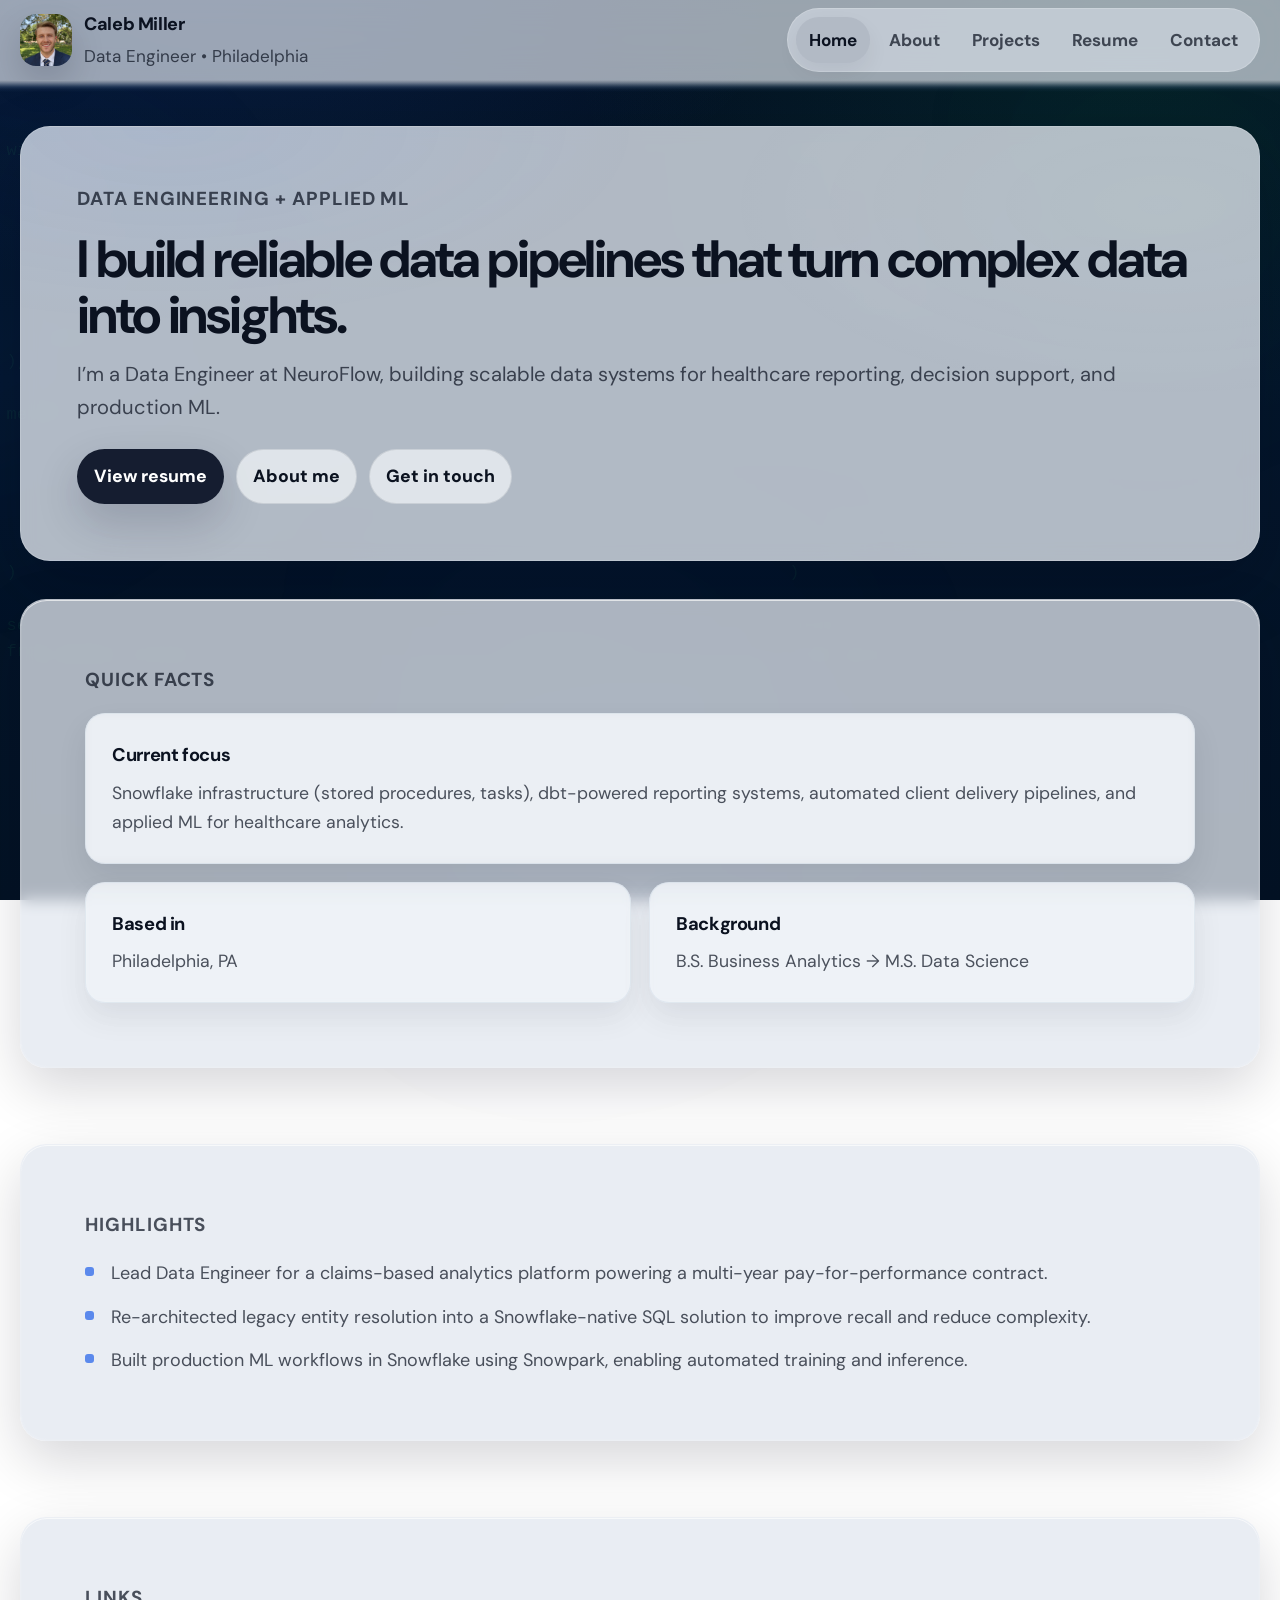
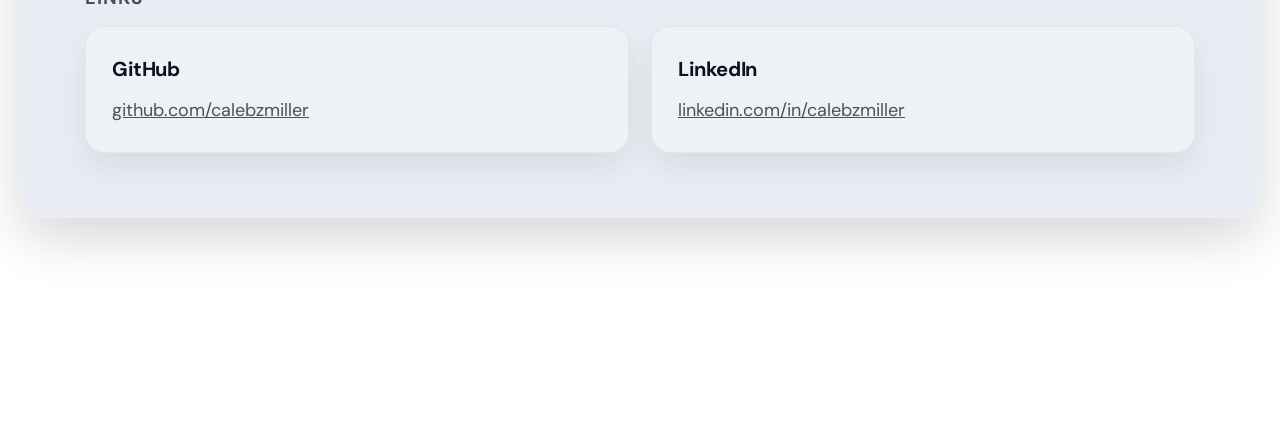
==== commit 79378ce4: "evenly distribute background sql" ====
--- a/index.html
+++ b/index.html
@@ -5,35 +5,127 @@
   <meta name="viewport" content="width=device-width, initial-scale=1" />
   <title>Caleb Miller — Data Engineer</title>
   <meta name="description" content="Caleb Miller — Data Engineer in Philadelphia building Snowflake + dbt data platforms in healthcare." />
-  <link rel="stylesheet" href="./styles.css?v=6" />
+  <link rel="stylesheet" href="./styles.css?v=7" />
   <link rel="preconnect" href="https://fonts.googleapis.com" />
   <link rel="preconnect" href="https://fonts.gstatic.com" crossorigin />
   <link href="https://fonts.googleapis.com/css2?family=DM+Sans:ital,opsz,wght@0,9..40,400;0,9..40,600;0,9..40,700;1,9..40,400&display=swap" rel="stylesheet" />
 </head>
 <body>
   <div class="bg-sql-layer" aria-hidden="true">
-    <div class="sql-band sql-band-1">
-      <pre>select member_id, claim_date, paid_amount from fct_claims where service_year = 2025;    with engagement as ( select patient_id, min(event_date) as first_engagement_date from int_patient_events group by 1 )    select provider_id, count(*) as visits from fct_visits group by 1;</pre>
-    </div>
-
-    <div class="sql-band sql-band-2">
-      <pre>select patient_id, assessment_date, score from fct_assessments where assessment_type = 'PHQ-9';    with outreach as ( select member_id, min(sent_at) as first_outreach from int_member_outreach group by 1 )    select customer_id, count(*) as registrations from fct_registrations group by 1;</pre>
-    </div>
-
-    <div class="sql-band sql-band-3">
-      <pre>select dx_code, count(*) as claims from fct_claim_diagnosis group by 1 order by claims desc;    select provider_id, avg(paid_amount) as avg_paid from fct_claims group by 1;    with flags as ( select patient_id, max(is_urgent) as urgent_flag from int_patient_events group by 1 ) select * from flags;</pre>
-    </div>
-
-    <div class="sql-band sql-band-4">
-      <pre>select member_id, referral_date, care_program from int_member_referrals where is_active = 1;    select avg(paid_amount) as avg_paid, provider_id from fct_claims group by 2;    select patient_id, care_manager_id, status from int_patient_log_details where engagement_flag = 1;</pre>
-    </div>
-
-    <div class="sql-band sql-band-5">
-      <pre>with claims as ( select member_id, dx_code, paid_amount from fct_claims ) select member_id, sum(paid_amount) as total_paid from claims group by 1;    select provider_id, count(*) as visits from fct_visits group by 1;    select * from int_member_outreach where first_outreach is not null;</pre>
-    </div>
-
-    <div class="sql-band sql-band-6">
-      <pre>select patient_id, assessment_date, score from fct_assessments;    with care_events as ( select patient_id, min(event_date) as first_event from int_patient_events group by 1 ) select * from care_events;    select customer_id, count(*) from fct_registrations group by 1;</pre>
+    <div class="sql-column sql-column-left">
+      <div class="sql-block sql-block-1">
+<pre>with claims as (
+    select
+        member_id,
+        claim_date,
+        dx_code,
+        paid_amount
+    from fct_claims
+    where service_year = 2025
+),
+
+member_totals as (
+    select
+        member_id,
+        sum(paid_amount) as total_paid
+    from claims
+    group by 1
+)
+
+select *
+from member_totals</pre>
+      </div>
+
+      <div class="sql-block sql-block-2">
+<pre>with assessments as (
+    select
+        patient_id,
+        assessment_date,
+        score
+    from fct_assessments
+    where assessment_type = 'PHQ-9'
+),
+
+latest_assessment as (
+    select
+        patient_id,
+        max(assessment_date) as latest_date
+    from assessments
+    group by 1
+)
+
+select *
+from latest_assessment</pre>
+      </div>
+
+      <div class="sql-block sql-block-3">
+<pre>with outreach as (
+    select
+        member_id,
+        min(sent_at) as first_outreach
+    from int_member_outreach
+    group by 1
+)
+
+select
+    member_id,
+    first_outreach
+from outreach</pre>
+      </div>
+    </div>
+
+    <div class="sql-column sql-column-right">
+      <div class="sql-block sql-block-4">
+<pre>with engagement as (
+    select
+        patient_id,
+        min(event_date) as first_engagement_date
+    from int_patient_events
+    group by 1
+),
+
+care_status as (
+    select
+        patient_id,
+        care_manager_id,
+        status
+    from int_patient_log_details
+    where engagement_flag = 1
+)
+
+select *
+from care_status</pre>
+      </div>
+
+      <div class="sql-block sql-block-5">
+<pre>select
+    provider_id,
+    count(*) as visits,
+    avg(paid_amount) as avg_paid
+from fct_claims
+group by 1
+order by visits desc</pre>
+      </div>
+
+      <div class="sql-block sql-block-6">
+<pre>with registrations as (
+    select
+        customer_id,
+        count(*) as registrations
+    from fct_registrations
+    group by 1
+),
+
+ranked_customers as (
+    select
+        customer_id,
+        registrations
+    from registrations
+)
+
+select *
+from ranked_customers</pre>
+      </div>
     </div>
   </div>
 
--- a/styles.css
+++ b/styles.css
@@ -1,6 +1,5 @@
 /* =========================================================
-   Caleb Miller — Dark background + light cards + evenly
-   distributed SQL + softer header transition
+   Caleb Miller — Dark background + light cards + two-column SQL
    ========================================================= */
 
 /* Reset */
@@ -79,7 +78,7 @@
   left: 12px;
 }
 
-/* SQL composition layer — evenly distributed */
+/* SQL two-column layout */
 .bg-sql-layer {
   position: fixed;
   inset: 0;
@@ -88,95 +87,54 @@
   overflow: hidden;
 }
 
-.sql-band {
+.sql-column {
   position: absolute;
-  left: -6vw;
-  width: 112vw;
+  top: 112px;
+  bottom: 0;
+  width: 38vw;
+  display: flex;
+  flex-direction: column;
+  justify-content: space-evenly;
+  gap: 2.4rem;
+}
+
+.sql-column-left {
+  left: 0.8rem;
+}
+
+.sql-column-right {
+  right: 0.8rem;
+}
+
+.sql-block {
   font-family: ui-monospace, SFMono-Regular, Menlo, Monaco, Consolas, monospace;
   color: rgba(74, 222, 128, 0.14);
-  text-shadow: 0 0 10px rgba(34,197,94,.07);
+  text-shadow: 0 0 10px rgba(34,197,94,.06);
+  filter: blur(0.12px);
+  line-height: 1.55;
   letter-spacing: 0.01em;
-  filter: blur(0.15px);
+  white-space: pre-wrap;
   user-select: none;
-  line-height: 1.7;
-  white-space: pre-wrap;
-}
-
-.sql-band pre {
+  max-width: 100%;
+  animation: driftBlock 24s ease-in-out infinite;
+}
+
+.sql-block pre {
   margin: 0;
   white-space: pre-wrap;
 }
 
-.sql-band-1 {
-  top: 12%;
-  font-size: 18px;
-  opacity: 0.60;
-  animation: driftBand1 56s ease-in-out infinite;
-}
-
-.sql-band-2 {
-  top: 24%;
-  font-size: 17px;
-  opacity: 0.54;
-  animation: driftBand2 62s ease-in-out infinite;
-}
-
-.sql-band-3 {
-  top: 39%;
-  font-size: 18px;
-  opacity: 0.50;
-  animation: driftBand3 60s ease-in-out infinite;
-}
-
-.sql-band-4 {
-  top: 55%;
-  font-size: 19px;
-  opacity: 0.66;
-  animation: driftBand4 66s ease-in-out infinite;
-}
-
-.sql-band-5 {
-  top: 73%;
-  font-size: 17px;
-  opacity: 0.46;
-  animation: driftBand5 64s ease-in-out infinite;
-}
-
-.sql-band-6 {
-  top: 88%;
-  font-size: 17px;
-  opacity: 0.40;
-  animation: driftBand6 70s ease-in-out infinite;
-}
-
-@keyframes driftBand1 {
-  0%, 100% { transform: translateX(0); }
-  50% { transform: translateX(16px); }
-}
-
-@keyframes driftBand2 {
-  0%, 100% { transform: translateX(0); }
-  50% { transform: translateX(-14px); }
-}
-
-@keyframes driftBand3 {
-  0%, 100% { transform: translateX(0); }
-  50% { transform: translateX(10px); }
-}
-
-@keyframes driftBand4 {
-  0%, 100% { transform: translateX(0); }
-  50% { transform: translateX(-12px); }
-}
-
-@keyframes driftBand5 {
-  0%, 100% { transform: translateX(0); }
-  50% { transform: translateX(12px); }
-}
-
-@keyframes driftBand6 {
-  0%, 100% { transform: translateX(0); }
-  50% { transform: translateX(-10px); }
+.sql-block-1 { font-size: 17px; opacity: 0.48; transform: translateX(-8px); }
+.sql-block-2 { font-size: 16px; opacity: 0.42; transform: translateX(18px); }
+.sql-block-3 { font-size: 15px; opacity: 0.36; transform: translateX(6px); }
+
+.sql-block-4 { font-size: 17px; opacity: 0.44; transform: translateX(10px); }
+.sql-block-5 { font-size: 16px; opacity: 0.34; transform: translateX(-14px); }
+.sql-block-6 { font-size: 15px; opacity: 0.38; transform: translateX(4px); }
+
+@keyframes driftBlock {
+  0%, 100% { translate: 0 0; }
+  50% { translate: 8px 0; }
 }
 
 /* ambient glow blobs */
@@ -231,11 +189,10 @@
   align-items: center;
   backdrop-filter: blur(18px);
   -webkit-backdrop-filter: blur(18px);
-  background: rgba(226, 232, 240, 0.70);
-  border-bottom: 1px solid rgba(255,255,255,.14);
-  box-shadow: 0 6px 20px rgba(2, 6, 23, 0.10);
+  background: rgba(226, 232, 240, 0.68);
+  border-bottom: none;
+  box-shadow: none;
   padding: 1.25rem 0;
-  position: sticky;
 }
 
 .site-header::after {
@@ -243,13 +200,17 @@
   position: absolute;
   left: 0;
   right: 0;
-  bottom: -22px;
-  height: 22px;
+  bottom: -12px;
+  height: 12px;
   pointer-events: none;
   background: linear-gradient(
-    180deg,
-    rgba(226, 232, 240, 0.24) 0%,
-    rgba(226, 232, 240, 0.10) 35%,
+    to bottom,
+    rgba(226, 232, 240, 0.68) 0%,
+    rgba(226, 232, 240, 0.58) 12%,
+    rgba(210, 220, 235, 0.48) 26%,
+    rgba(180, 198, 220, 0.34) 42%,
+    rgba(120, 150, 190, 0.22) 58%,
+    rgba(60, 95, 140, 0.12) 76%,
     rgba(4, 22, 44, 0.00) 100%
   );
 }
@@ -690,6 +651,16 @@
   font-size: 0.98rem;
 }
 
+@media (max-width: 1100px) {
+  .sql-column {
+    width: 34vw;
+  }
+
+  .sql-block {
+    font-size: 14px !important;
+  }
+}
+
 @media (max-width: 920px) {
   .hero {
     padding: 44px;
@@ -704,16 +675,13 @@
     grid-column: span 12;
   }
 
-  .sql-band-1,
-  .sql-band-2,
-  .sql-band-3,
-  .sql-band-5,
-  .sql-band-6 {
-    font-size: 15px;
-  }
-
-  .sql-band-4 {
-    font-size: 16px;
+  .sql-column {
+    width: 30vw;
+  }
+
+  .sql-block-3,
+  .sql-block-6 {
+    display: none;
   }
 }
 
@@ -734,8 +702,8 @@
     margin-top: 28px;
   }
 
-  .sql-band {
-    opacity: 0.42;
+  .sql-column {
+    opacity: 0.72;
   }
 }
 
@@ -748,16 +716,16 @@
     padding: 28px;
   }
 
-  .sql-band-1,
-  .sql-band-3,
-  .sql-band-5 {
+  .sql-column-right {
     display: none;
   }
 
-  .sql-band-2,
-  .sql-band-4,
-  .sql-band-6 {
-    font-size: 13px;
-    opacity: 0.30;
+  .sql-column-left {
+    width: 52vw;
+  }
+
+  .sql-block-2,
+  .sql-block-3 {
+    display: none;
   }
 }
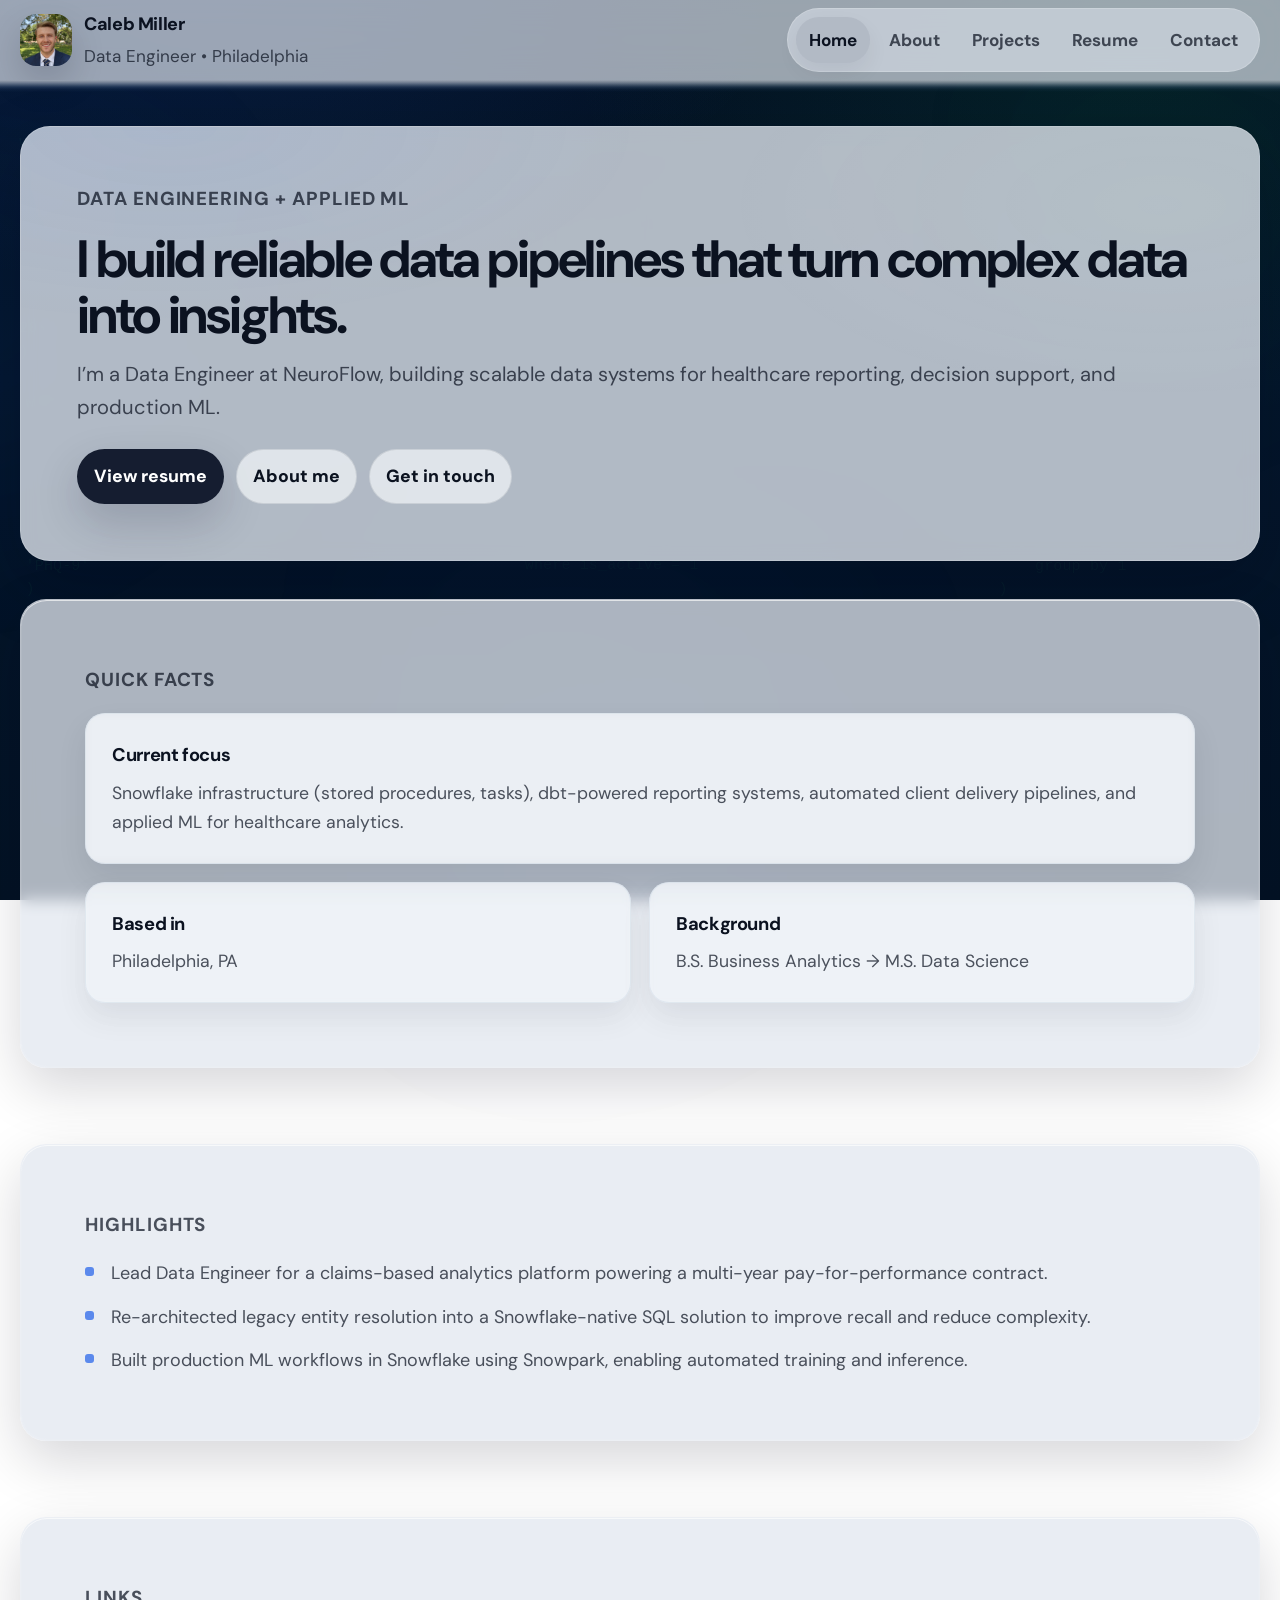
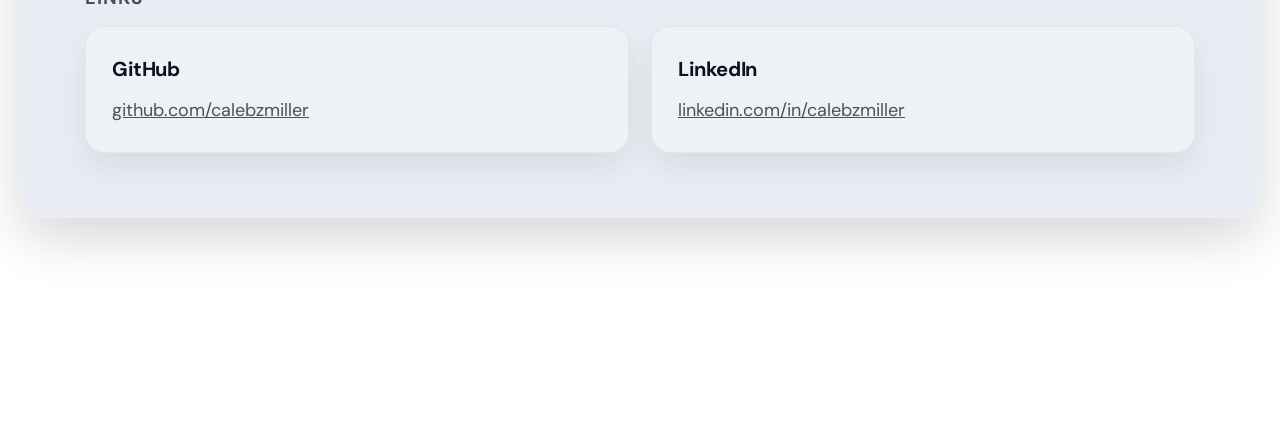
==== commit 7fc7ae5e: "evenly distribute background sql" ====
--- a/index.html
+++ b/index.html
@@ -5,15 +5,14 @@
   <meta name="viewport" content="width=device-width, initial-scale=1" />
   <title>Caleb Miller — Data Engineer</title>
   <meta name="description" content="Caleb Miller — Data Engineer in Philadelphia building Snowflake + dbt data platforms in healthcare." />
-  <link rel="stylesheet" href="./styles.css?v=7" />
+  <link rel="stylesheet" href="./styles.css?v=8" />
   <link rel="preconnect" href="https://fonts.googleapis.com" />
   <link rel="preconnect" href="https://fonts.gstatic.com" crossorigin />
   <link href="https://fonts.googleapis.com/css2?family=DM+Sans:ital,opsz,wght@0,9..40,400;0,9..40,600;0,9..40,700;1,9..40,400&display=swap" rel="stylesheet" />
 </head>
 <body>
   <div class="bg-sql-layer" aria-hidden="true">
-    <div class="sql-column sql-column-left">
-      <div class="sql-block sql-block-1">
+    <div class="sql-block sql-a">
 <pre>with claims as (
     select
         member_id,
@@ -22,21 +21,29 @@
         paid_amount
     from fct_claims
     where service_year = 2025
-),
-
-member_totals as (
-    select
-        member_id,
-        sum(paid_amount) as total_paid
-    from claims
+)</pre>
+    </div>
+
+    <div class="sql-block sql-b">
+<pre>with engagement as (
+    select
+        patient_id,
+        min(event_date) as first_engagement_date
+    from int_patient_events
     group by 1
-)
-
-select *
-from member_totals</pre>
-      </div>
-
-      <div class="sql-block sql-block-2">
+)</pre>
+    </div>
+
+    <div class="sql-block sql-c">
+<pre>select
+    provider_id,
+    count(*) as visits,
+    avg(paid_amount) as avg_paid
+from fct_claims
+group by 1</pre>
+    </div>
+
+    <div class="sql-block sql-d">
 <pre>with assessments as (
     select
         patient_id,
@@ -44,88 +51,54 @@
         score
     from fct_assessments
     where assessment_type = 'PHQ-9'
-),
-
-latest_assessment as (
-    select
-        patient_id,
-        max(assessment_date) as latest_date
-    from assessments
-    group by 1
-)
-
-select *
-from latest_assessment</pre>
-      </div>
-
-      <div class="sql-block sql-block-3">
+)</pre>
+    </div>
+
+    <div class="sql-block sql-e">
+<pre>select
+    member_id,
+    referral_date,
+    care_program
+from int_member_referrals
+where is_active = 1</pre>
+    </div>
+
+    <div class="sql-block sql-f">
 <pre>with outreach as (
     select
         member_id,
         min(sent_at) as first_outreach
     from int_member_outreach
     group by 1
-)
-
-select
-    member_id,
-    first_outreach
-from outreach</pre>
-      </div>
-    </div>
-
-    <div class="sql-column sql-column-right">
-      <div class="sql-block sql-block-4">
-<pre>with engagement as (
-    select
-        patient_id,
-        min(event_date) as first_engagement_date
-    from int_patient_events
-    group by 1
-),
-
-care_status as (
+)</pre>
+    </div>
+
+    <div class="sql-block sql-g">
+<pre>select
+    customer_id,
+    count(*) as registrations
+from fct_registrations
+group by 1</pre>
+    </div>
+
+    <div class="sql-block sql-h">
+<pre>with care_status as (
     select
         patient_id,
         care_manager_id,
         status
     from int_patient_log_details
     where engagement_flag = 1
-)
-
-select *
-from care_status</pre>
-      </div>
-
-      <div class="sql-block sql-block-5">
-<pre>select
-    provider_id,
-    count(*) as visits,
-    avg(paid_amount) as avg_paid
-from fct_claims
+)</pre>
+    </div>
+
+    <div class="sql-block sql-i">
+<pre>select
+    dx_code,
+    count(*) as claims
+from fct_claim_diagnosis
 group by 1
-order by visits desc</pre>
-      </div>
-
-      <div class="sql-block sql-block-6">
-<pre>with registrations as (
-    select
-        customer_id,
-        count(*) as registrations
-    from fct_registrations
-    group by 1
-),
-
-ranked_customers as (
-    select
-        customer_id,
-        registrations
-    from registrations
-)
-
-select *
-from ranked_customers</pre>
-      </div>
+order by claims desc</pre>
     </div>
   </div>
 
--- a/styles.css
+++ b/styles.css
@@ -1,5 +1,5 @@
 /* =========================================================
-   Caleb Miller — Dark background + light cards + two-column SQL
+   Caleb Miller — Dark background + light cards + distributed SQL
    ========================================================= */
 
 /* Reset */
@@ -78,7 +78,7 @@
   left: 12px;
 }
 
-/* SQL two-column layout */
+/* SQL background */
 .bg-sql-layer {
   position: fixed;
   inset: 0;
@@ -87,36 +87,17 @@
   overflow: hidden;
 }
 
-.sql-column {
+.sql-block {
   position: absolute;
-  top: 112px;
-  bottom: 0;
-  width: 38vw;
-  display: flex;
-  flex-direction: column;
-  justify-content: space-evenly;
-  gap: 2.4rem;
-}
-
-.sql-column-left {
-  left: 0.8rem;
-}
-
-.sql-column-right {
-  right: 0.8rem;
-}
-
-.sql-block {
   font-family: ui-monospace, SFMono-Regular, Menlo, Monaco, Consolas, monospace;
-  color: rgba(74, 222, 128, 0.14);
-  text-shadow: 0 0 10px rgba(34,197,94,.06);
-  filter: blur(0.12px);
+  color: rgba(74, 222, 128, 0.13);
+  text-shadow: 0 0 8px rgba(34,197,94,.05);
+  filter: blur(0.1px);
   line-height: 1.55;
   letter-spacing: 0.01em;
   white-space: pre-wrap;
   user-select: none;
-  max-width: 100%;
-  animation: driftBlock 24s ease-in-out infinite;
+  animation: sqlFloat 24s ease-in-out infinite;
 }
 
 .sql-block pre {
@@ -124,17 +105,24 @@
   white-space: pre-wrap;
 }
 
-.sql-block-1 { font-size: 17px; opacity: 0.48; transform: translateX(-8px); }
-.sql-block-2 { font-size: 16px; opacity: 0.42; transform: translateX(18px); }
-.sql-block-3 { font-size: 15px; opacity: 0.36; transform: translateX(6px); }
-
-.sql-block-4 { font-size: 17px; opacity: 0.44; transform: translateX(10px); }
-.sql-block-5 { font-size: 16px; opacity: 0.34; transform: translateX(-14px); }
-.sql-block-6 { font-size: 15px; opacity: 0.38; transform: translateX(4px); }
-
-@keyframes driftBlock {
-  0%, 100% { translate: 0 0; }
-  50% { translate: 8px 0; }
+/* Top row */
+.sql-a { top: 12%; left: 1.5%; width: 18vw; font-size: 15px; opacity: .42; }
+.sql-b { top: 12%; left: 39%; width: 20vw; font-size: 15px; opacity: .34; }
+.sql-c { top: 12%; right: 1.5%; width: 18vw; font-size: 15px; opacity: .38; }
+
+/* Middle row */
+.sql-d { top: 41%; left: 2%; width: 20vw; font-size: 15px; opacity: .36; }
+.sql-e { top: 46%; left: 41%; width: 18vw; font-size: 15px; opacity: .28; }
+.sql-f { top: 41%; right: 2%; width: 20vw; font-size: 15px; opacity: .34; }
+
+/* Bottom row */
+.sql-g { top: 75%; left: 2%; width: 18vw; font-size: 15px; opacity: .30; }
+.sql-h { top: 72%; left: 39%; width: 20vw; font-size: 15px; opacity: .24; }
+.sql-i { top: 75%; right: 2%; width: 18vw; font-size: 15px; opacity: .30; }
+
+@keyframes sqlFloat {
+  0%, 100% { transform: translateX(0); }
+  50% { transform: translateX(6px); }
 }
 
 /* ambient glow blobs */
@@ -652,12 +640,8 @@
 }
 
 @media (max-width: 1100px) {
-  .sql-column {
-    width: 34vw;
-  }
-
   .sql-block {
-    font-size: 14px !important;
+    font-size: 13px !important;
   }
 }
 
@@ -675,13 +659,18 @@
     grid-column: span 12;
   }
 
-  .sql-column {
-    width: 30vw;
-  }
-
-  .sql-block-3,
-  .sql-block-6 {
+  .sql-b,
+  .sql-e,
+  .sql-h {
     display: none;
+  }
+
+  .sql-a, .sql-d, .sql-g {
+    width: 24vw;
+  }
+
+  .sql-c, .sql-f, .sql-i {
+    width: 24vw;
   }
 }
 
@@ -702,8 +691,8 @@
     margin-top: 28px;
   }
 
-  .sql-column {
-    opacity: 0.72;
+  .sql-block {
+    opacity: 0.7;
   }
 }
 
@@ -716,16 +705,16 @@
     padding: 28px;
   }
 
-  .sql-column-right {
+  .sql-c,
+  .sql-f,
+  .sql-i {
     display: none;
   }
 
-  .sql-column-left {
-    width: 52vw;
-  }
-
-  .sql-block-2,
-  .sql-block-3 {
-    display: none;
+  .sql-a,
+  .sql-d,
+  .sql-g {
+    width: 40vw;
+    opacity: .24;
   }
 }
